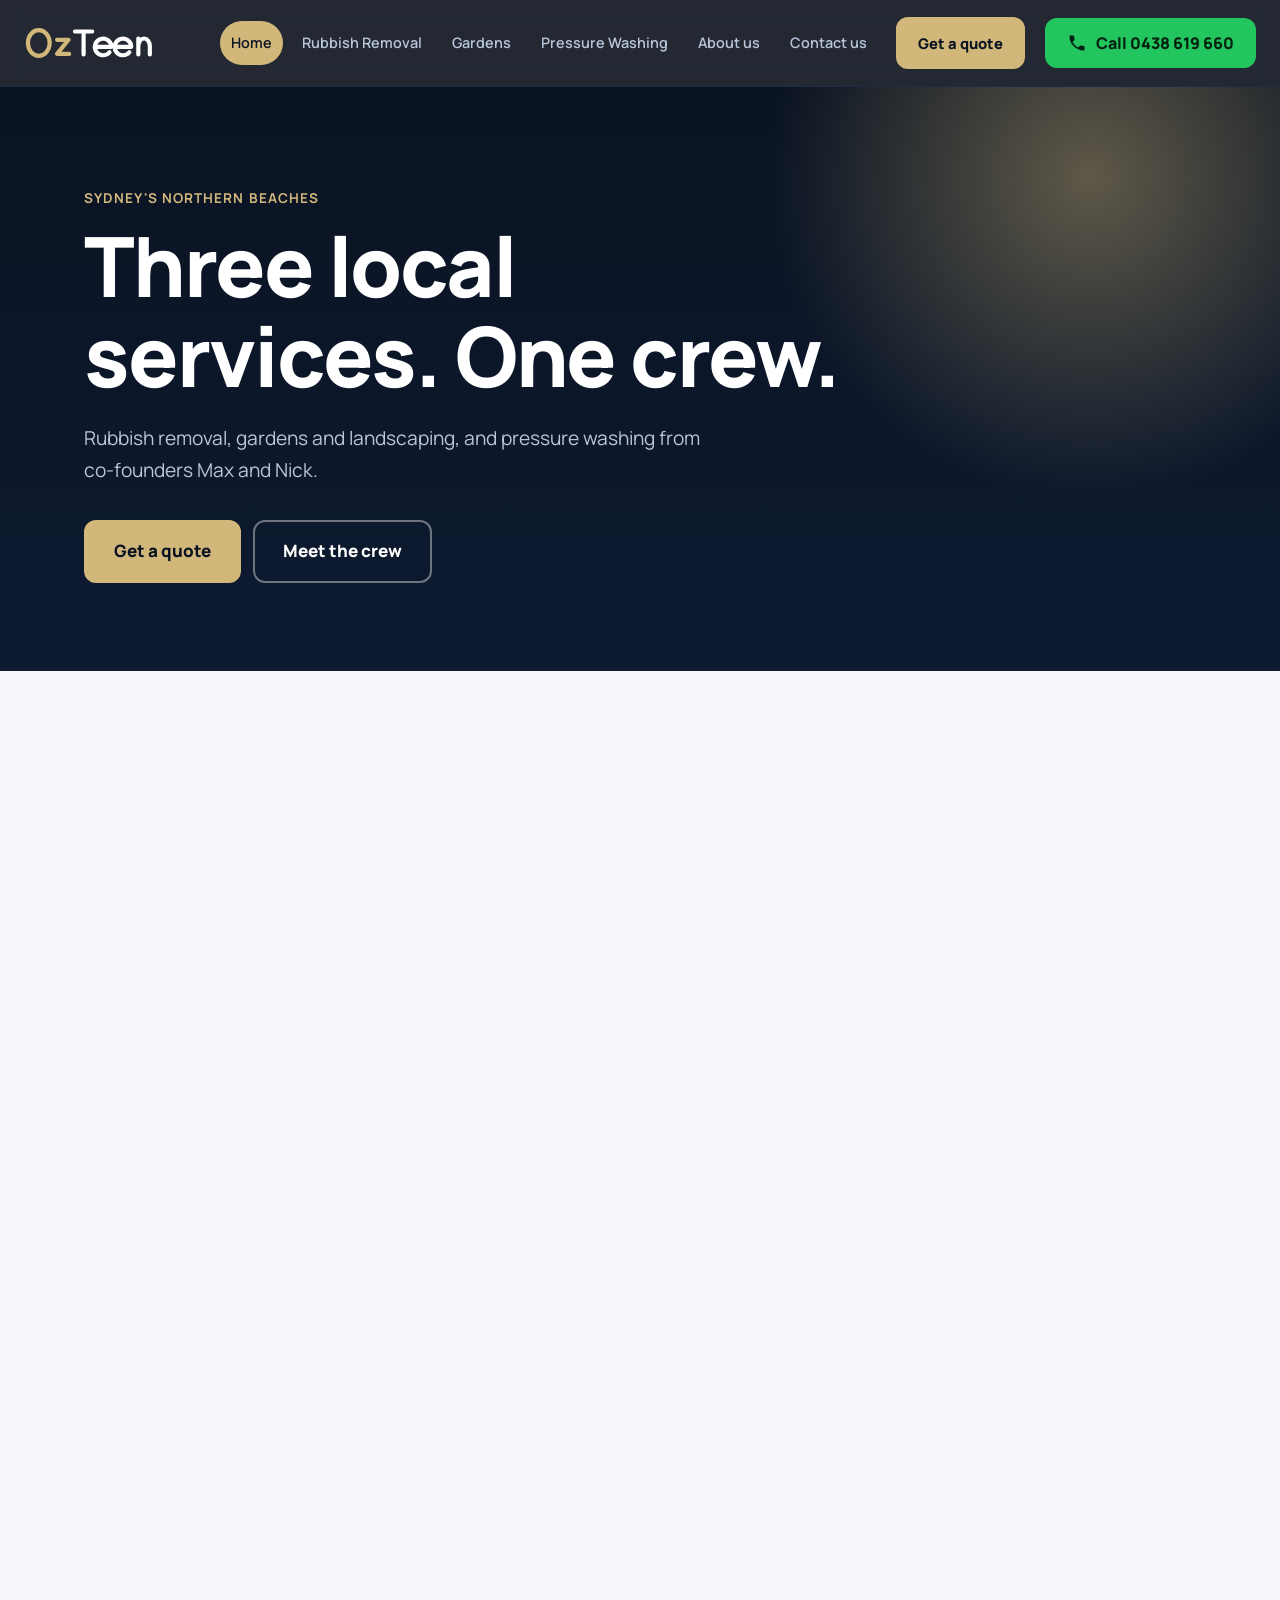
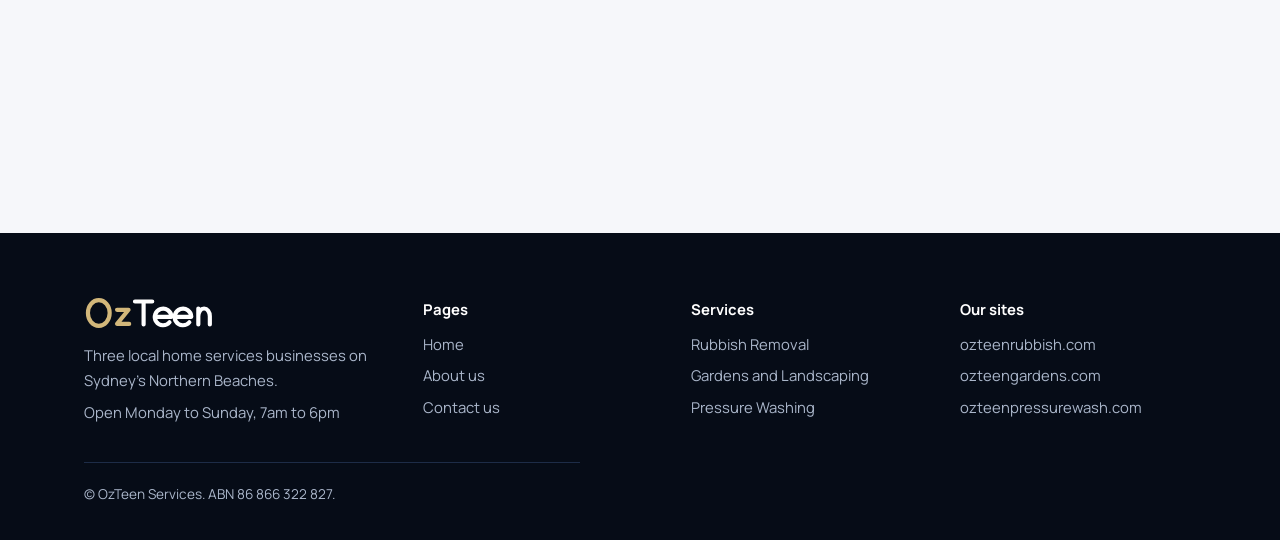
==== index.html @ 6f7901eb "Add files via upload" ====
<!DOCTYPE html>
<html lang="en-AU">
<head>
<meta charset="utf-8">
<meta name="viewport" content="width=device-width, initial-scale=1, viewport-fit=cover">
<title>OzTeen Services | Rubbish Removal, Gardens and Pressure Washing, Northern Beaches</title>
<meta name="description" content="OzTeen Services is a group of local home services businesses on Sydney's Northern Beaches: rubbish removal, gardens and landscaping, and pressure washing. Same-day quotes.">
<link rel="canonical" href="https://ozteenservices.com/">
<meta property="og:type" content="website">
<meta property="og:site_name" content="OzTeen Services">
<meta property="og:title" content="OzTeen Services | Rubbish Removal, Gardens and Pressure Washing, Northern Beaches">
<meta property="og:description" content="OzTeen Services is a group of local home services businesses on Sydney's Northern Beaches: rubbish removal, gardens and landscaping, and pressure washing. Same-day quotes.">
<meta property="og:url" content="https://ozteenservices.com/">
<link rel="icon" href="favicon.svg" type="image/svg+xml">
<link rel="preconnect" href="https://fonts.googleapis.com">
<link rel="preconnect" href="https://fonts.gstatic.com" crossorigin>
<link href="https://fonts.googleapis.com/css2?family=Manrope:wght@400;600;700;800&display=swap" rel="stylesheet">
<link rel="stylesheet" href="style.css">
<noscript><style>.rv{opacity:1;transform:none}</style></noscript>
<script type="application/ld+json">{"@context":"https://schema.org","@graph":[{"@type":"WebSite","name":"OzTeen Services","url":"https://ozteenservices.com/"},{"@type":"Organization","name":"OzTeen Services","url":"https://ozteenservices.com/","areaServed":"Northern Beaches, Sydney","sameAs":["https://ozteenrubbish.com","https://ozteengardens.com","https://ozteenpressurewash.com"]}]}</script>
</head>
<body>
<svg width="0" height="0" style="position:absolute" aria-hidden="true"><symbol id="lg" viewBox="0 0 410 100"><g fill="none" stroke-width="13" stroke-linecap="round" stroke-linejoin="round"><g stroke="#D2B77A"><ellipse cx="45" cy="50" rx="34" ry="40"/><path d="M102 40H138L102 84H140"/></g><g stroke="#fff"><path d="M158 14H212M185 14V86"/><path d="M220 62H272A26 26 0 1 0 266 79"/><path d="M282 62H334A26 26 0 1 0 328 79"/><path d="M356 36V86M356 60A18 24 0 0 1 392 60V86"/></g></g></symbol></svg>
<header><div class="w bar">
<a href="index.html" aria-label="OzTeen Services home"><svg class="logo" role="img" aria-label="OzTeen"><use href="#lg"/></svg></a>
<button class="menu" aria-label="Open menu" aria-expanded="false"></button>
<nav id="nav" aria-label="Main"><a href="index.html" class="on" aria-current="page">Home</a><a href="rubbish-removal.html">Rubbish Removal</a><a href="gardens-landscaping.html">Gardens</a><a href="pressure-washing.html">Pressure Washing</a><a href="about.html">About us</a><a href="contact.html">Contact us</a><a class="btn" href="contact.html">Get a quote</a></nav>
<a class="callbtn" href="tel:0438619660" aria-label="Call OzTeen on 0438 619 660"><svg viewBox="0 0 24 24" width="20" height="20" aria-hidden="true"><path fill="currentColor" d="M6.6 10.8a15.1 15.1 0 0 0 6.6 6.6l2.2-2.2a1 1 0 0 1 1-.25 11.4 11.4 0 0 0 3.6.57 1 1 0 0 1 1 1V20a1 1 0 0 1-1 1A17 17 0 0 1 3 4a1 1 0 0 1 1-1h3.5a1 1 0 0 1 1 1c0 1.25.2 2.45.57 3.6a1 1 0 0 1-.25 1z"/></svg><span class="ct-full">Call 0438 619 660</span><span class="ct-short">Call now</span></a>
</div></header>
<main id="main">
<section class="hero"><div class="w"><span class="kick" style="color:#d2b77a">Sydney's Northern Beaches</span><h1>Three local services. One crew.</h1><p class="l">Rubbish removal, gardens and landscaping, and pressure washing from co-founders Max and Nick.</p><div class="acts"><a class="btn" href="contact.html">Get a quote</a><a class="btn g" href="about.html">Meet the crew</a></div></div></section>
<section class="sec rv"><div class="w"><span class="kick">Before and after</span><h2>Real jobs, real results</h2><p class="mute" style="margin-bottom:32px">A look at recent work across all three services. Tap a heading to see more of that service.</p><div class="g3"><div style="--c:var(--c1)"><a class="gh" href="rubbish-removal.html">Rubbish Removal</a><div class="pr"><p class="pt">Garage clear-out</p><div class="pair"><figure><div class="ph"><img src="Before%20Garage%20copy.jpeg" alt="Before: Garage clear-out" loading="lazy" onerror="this.remove()"></div><figcaption>Before</figcaption></figure><figure class="a"><div class="ph"><img src="After%20Garage%20copy.jpeg" alt="After: Garage clear-out" loading="lazy" onerror="this.remove()"></div><figcaption>After</figcaption></figure></div></div><div class="pr"><p class="pt">Green waste clear-out</p><div class="pair"><figure><div class="ph"><img src="Before%20Garden%20copy.jpeg" alt="Before: Green waste clear-out" loading="lazy" onerror="this.remove()"></div><figcaption>Before</figcaption></figure><figure class="a"><div class="ph"><img src="After%20Garden%20copy.jpeg" alt="After: Green waste clear-out" loading="lazy" onerror="this.remove()"></div><figcaption>After</figcaption></figure></div></div></div><div style="--c:var(--c2)"><a class="gh" href="gardens-landscaping.html">Gardens and Landscaping</a><div class="pr"><p class="pt">Backyard landscaping</p><div class="pair"><figure><div class="ph"><img src="Landscaping%20Backyard%202%20Before%20copy.png" alt="Before: Backyard landscaping" loading="lazy" onerror="this.remove()"></div><figcaption>Before</figcaption></figure><figure class="a"><div class="ph"><img src="Landscaping%20Backyard%202%20After%20copy.png" alt="After: Backyard landscaping" loading="lazy" onerror="this.remove()"></div><figcaption>After</figcaption></figure></div></div><div class="pr"><p class="pt">Nature strip</p><div class="pair"><figure><div class="ph"><img src="Landscaping%20Nature%20Strip%20Before%20copy.png" alt="Before: Nature strip" loading="lazy" onerror="this.remove()"></div><figcaption>Before</figcaption></figure><figure class="a"><div class="ph"><img src="Landscaping%20Nature%20Strip%20After%20copy.jpg" alt="After: Nature strip" loading="lazy" onerror="this.remove()"></div><figcaption>After</figcaption></figure></div></div></div><div style="--c:var(--c3)"><a class="gh" href="pressure-washing.html">Pressure Washing</a><div class="pr"><p class="pt">Roof wash</p><div class="pair"><figure><div class="ph"><img src="Roof%20Before%20copy.png" alt="Before: Roof wash" loading="lazy" onerror="this.remove()"></div><figcaption>Before</figcaption></figure><figure class="a"><div class="ph"><img src="Roof%20After%20copy.png" alt="After: Roof wash" loading="lazy" onerror="this.remove()"></div><figcaption>After</figcaption></figure></div></div><div class="pr"><p class="pt">Paving wash</p><div class="pair"><figure><div class="ph"><img src="Pressure%20Before%202%20copy.png" alt="Before: Paving wash" loading="lazy" onerror="this.remove()"></div><figcaption>Before</figcaption></figure><figure class="a"><div class="ph"><img src="Pressure%20After%202%20copy.png" alt="After: Paving wash" loading="lazy" onerror="this.remove()"></div><figcaption>After</figcaption></figure></div></div></div></div></div></section>
<section class="sec rv" style="padding-top:0"><div class="w"><span class="kick">How we do it</span><h2>From first message to a clean finish</h2><div class="steps s4" style="--c:var(--gold)"><div class="st"><b>1</b><h3>Tell us the job</h3><p class="mute">Pick your service and fill in a quick form.</p></div><div class="st"><b>2</b><h3>Get a same-day quote</h3><p class="mute">Flat, upfront pricing with no booking fee.</p></div><div class="st"><b>3</b><h3>We do the job</h3><p class="mute">Book a time that suits, with next-day rubbish removal available.</p></div><div class="st"><b>4</b><h3>Left clean</h3><p class="mute">Final price confirmed on site, and the area tidied before we go.</p></div></div><div class="more m3" style="margin-top:36px"><a href="rubbish-removal.html" style="--c:var(--c1)">How Rubbish Removal works<small>OzTeen Rubbish Removals</small></a><a href="gardens-landscaping.html" style="--c:var(--c2)">How Gardens and Landscaping works<small>OzTeen Gardens</small></a><a href="pressure-washing.html" style="--c:var(--c3)">How Pressure Washing works<small>OzTeen Pressure Washing</small></a></div></div></section>
<section class="sec rv" style="padding-top:0"><div class="w"><div class="band"><span class="kick">Our story</span><h2>Started with a ute.</h2><p>Co-founders Max and Nick have worked together in rubbish removal and landscaping since they were 16. OzTeen grew from Airtasker jobs and a ute into three local businesses.</p><div class="acts" style="margin-top:24px"><a class="btn" href="about.html">Read our story</a></div></div></div></section>
<section class="sec rv" style="padding-top:0"><div class="w"><span class="kick">Google reviews</span><h2>What customers say</h2><div class="rg"><blockquote><div class="stars">&#9733;&#9733;&#9733;&#9733;&#9733;</div><p>Great price, the boys were excellent in taking a large and heavy amount of my rubbish away. Quick and reliable, and they even grabbed a little extra at no extra fee.</p><cite>Lisa, 5 stars on Google</cite></blockquote><blockquote><div class="stars">&#9733;&#9733;&#9733;&#9733;&#9733;</div><p>A whole garage worth of rubbish from renovations. Professional, efficient and cleaned up. Absolutely recommend.</p><cite>Jason, Dee Why</cite></blockquote><blockquote><div class="stars">&#9733;&#9733;&#9733;&#9733;&#9733;</div><p>Very professional, great price and efficient work.</p><cite>Julia, Mosman</cite></blockquote><blockquote><div class="stars">&#9733;&#9733;&#9733;&#9733;&#9733;</div><p>Great price.</p><cite>Matthew, Frenchs Forest</cite></blockquote></div><p style="margin-top:22px"><a class="lk" style="color:var(--fg)" href="https://ozteenrubbish.com">See more reviews at ozteenrubbish.com</a></p></div></section>
<section class="sec rv" style="padding-top:0"><div class="w"><div class="band" style="text-align:center"><h2>Got a job?</h2><p style="margin:0 auto 24px">Choose your service and we will send a same-day quote.</p><div class="acts" style="justify-content:center"><a class="btn" href="contact.html">Get a quote</a><a class="btn g" href="rubbish-removal.html">Rubbish Removal</a><a class="btn g" href="gardens-landscaping.html">Gardens</a><a class="btn g" href="pressure-washing.html">Pressure Washing</a></div></div></div></section>
</main>
<footer><div class="w"><div class="fg">
<div><svg class="logo"><use href="#lg"/></svg><p style="margin-top:14px">Three local home services businesses on Sydney's Northern Beaches.</p><p style="margin-top:8px">Open Monday to Sunday, 7am to 6pm</p></div>
<div><h4>Pages</h4><ul><li><a href="index.html">Home</a></li><li><a href="about.html">About us</a></li><li><a href="contact.html">Contact us</a></li></ul></div>
<div><h4>Services</h4><ul><li><a href="rubbish-removal.html">Rubbish Removal</a></li><li><a href="gardens-landscaping.html">Gardens and Landscaping</a></li><li><a href="pressure-washing.html">Pressure Washing</a></li></ul></div>
<div><h4>Our sites</h4><ul><li><a href="https://ozteenrubbish.com">ozteenrubbish.com</a></li><li><a href="https://ozteengardens.com">ozteengardens.com</a></li><li><a href="https://ozteenpressurewash.com">ozteenpressurewash.com</a></li></ul></div>
</div><p class="leg">&copy; <span id="yr"></span> OzTeen Services. ABN 86 866 322 827.</p></div></footer>
<script src="script.js"></script>
</body>
</html>
---- style.css ----
:root{--bg:#f6f7fa;--fg:#0f1e33;--card:#fff;--mute:#51607a;--line:#dde3ea;--gold:#d2b77a;--c1:#2a63c7;--c2:#1f8a4c;--c3:#1a7f9a;box-sizing:border-box;padding-top:env(safe-area-inset-top,0px);padding-bottom:env(safe-area-inset-bottom,0px)}
@media(prefers-color-scheme:dark){:root:not([data-theme="light"]){--bg:#0a1322;--fg:#eef2f8;--card:#121f36;--mute:#9fb0c9;--line:#22324f;--c1:#5b9bff;--c2:#3ecf7a;--c3:#29c4e0}}
:root[data-theme="dark"]{--bg:#0a1322;--fg:#eef2f8;--card:#121f36;--mute:#9fb0c9;--line:#22324f;--c1:#5b9bff;--c2:#3ecf7a;--c3:#29c4e0}
*{box-sizing:border-box;margin:0;padding:0}
html{scroll-behavior:smooth;scroll-padding-top:90px}
body{font-family:Manrope,system-ui,sans-serif;background:var(--bg);color:var(--fg);line-height:1.65;font-size:17px}
a{color:inherit}
:focus-visible{outline:3px solid var(--gold);outline-offset:3px}
.w{max-width:1160px;margin:0 auto;padding:0 24px}
h1,h2,h3{line-height:1.08;letter-spacing:-.025em;font-weight:800}
h1{font-size:clamp(2.6rem,7vw,5.2rem)}
h2{font-size:clamp(1.9rem,4vw,2.8rem);margin-bottom:14px}
p{max-width:62ch}
.sec{padding:84px 0}
.mute{color:var(--mute)}
.kick{display:inline-block;font-weight:700;font-size:.85rem;letter-spacing:.08em;text-transform:uppercase;color:var(--c,var(--gold));margin-bottom:12px}
header{position:sticky;top:env(safe-area-inset-top,0px);z-index:30;background:rgba(6,12,23,.88);backdrop-filter:blur(12px);-webkit-backdrop-filter:blur(12px);border-bottom:1px solid #1d2c47}
.bar{display:flex;align-items:center;justify-content:space-between;height:86px;gap:32px}
.band{background:linear-gradient(135deg,#0a1322,#14233c);color:#fff;border-radius:28px;padding:56px;position:relative;overflow:hidden}
.band p{color:#b9c6da}
.logo{width:132px;height:32px;display:block;flex-shrink:0}
nav{display:flex;gap:8px;align-items:center;margin-left:auto}
nav a{text-decoration:none;color:#b9c6da;font-weight:600;font-size:.92rem;padding:10px 16px;border-radius:99px;white-space:nowrap}
nav a:hover{color:#fff}
nav a.on{color:#0a1322;background:var(--gold)}
nav a.btn{color:#0a1322;padding:12px 24px;border-radius:12px;margin-left:18px;font-size:.92rem}
nav a.btn:hover{color:#0a1322}
.menu{display:none;margin-left:auto;width:48px;height:48px;border:1px solid #2a3c57;border-radius:12px;background:linear-gradient(#fff,#fff) center 16px/22px 2px no-repeat,linear-gradient(#fff,#fff) center 23px/22px 2px no-repeat,linear-gradient(#fff,#fff) center 30px/22px 2px no-repeat;cursor:pointer}
.menu[aria-expanded=true]{background-color:#14233c}
.btn{display:inline-block;background:var(--gold);color:#0a1322;font-weight:800;text-decoration:none;padding:15px 28px;border-radius:12px;border:2px solid var(--gold);cursor:pointer;font:inherit;font-weight:800;transition:transform .15s,box-shadow .15s}
.btn:hover{transform:translateY(-2px);box-shadow:0 10px 24px rgba(210,183,122,.3)}
.btn.g{background:transparent;color:#fff;border-color:rgba(255,255,255,.4)}
.btn.g:hover{border-color:#fff;box-shadow:none}
.hero{position:relative;overflow:hidden;color:#fff;background:linear-gradient(180deg,#0a1322,#0d1a30);padding:96px 0 88px}
.hero::before{content:"";position:absolute;width:700px;height:700px;right:-160px;top:-260px;border-radius:50%;background:radial-gradient(circle,color-mix(in srgb,var(--c,#d2b77a) 42%,transparent),transparent 65%);animation:fl 9s ease-in-out infinite alternate}
@keyframes fl{to{transform:translate(-60px,50px)}}
.hero .w{position:relative}
.hero h1{max-width:14ch}
.hero p.l{font-size:1.2rem;color:#b9c6da;margin:22px 0 34px;max-width:52ch}
.acts{display:flex;gap:12px;flex-wrap:wrap}
.g3{display:grid;grid-template-columns:repeat(3,1fr);gap:22px}
.g2{display:grid;grid-template-columns:1fr 1fr;gap:48px;align-items:start}
.card{background:var(--card);border:1px solid var(--line);border-radius:20px;padding:30px;transition:transform .2s,border-color .2s;position:relative;overflow:hidden}
.card:hover{transform:translateY(-6px);border-color:var(--c,var(--gold))}
.card::before{content:"";position:absolute;left:0;top:0;right:0;height:5px;background:var(--c,var(--gold))}
.card h3{font-size:1.6rem;margin-bottom:8px}
.card p{color:var(--mute);margin-bottom:16px}
.tag{display:flex;flex-wrap:wrap;gap:6px;margin-bottom:20px}
.tag span{font-size:.8rem;font-weight:700;border:1px solid var(--line);border-radius:99px;padding:3px 11px;color:var(--mute)}
.lk{display:block;font-weight:800;text-decoration:none;color:var(--c);margin-top:6px}
.lk:hover{text-decoration:underline}
.ext{font-size:.85rem;font-weight:600;color:var(--mute)}
.pick{background:var(--card);border:1px solid var(--line);border-radius:24px;padding:36px}
.chips{display:flex;flex-wrap:wrap;gap:10px;margin:18px 0}
.chips button,.tabs button{font:inherit;font-weight:700;font-size:.92rem;background:transparent;color:var(--fg);border:1.5px solid var(--line);border-radius:99px;padding:9px 18px;cursor:pointer;transition:all .15s}
.chips button:hover,.tabs button:hover{border-color:var(--c,var(--gold))}
.tabs button[aria-selected=true],.chips button.s{background:var(--c,var(--gold));border-color:var(--c,var(--gold));color:#0a1322}
.res{border-left:5px solid var(--c,var(--gold));padding:14px 20px;background:var(--bg);border-radius:0 14px 14px 0;min-height:76px;margin-top:8px}
.tabs{display:flex;flex-wrap:wrap;gap:10px;margin-bottom:20px}
.steps{display:grid;grid-template-columns:repeat(3,1fr);gap:22px}
.st{border-top:3px solid var(--c);padding-top:16px}
.st b{display:block;font-size:2.4rem;color:var(--c);line-height:1;margin-bottom:8px}
.st h3{font-size:1.2rem;margin-bottom:4px}
.svs{display:grid;grid-template-columns:repeat(3,1fr);gap:18px}
.sv{background:var(--card);border:1px solid var(--line);border-top:4px solid var(--c);border-radius:18px;padding:24px;transition:transform .2s,box-shadow .2s}
.sv:hover{transform:translateY(-5px);box-shadow:0 14px 30px rgba(0,0,0,.14)}
.sv h3{font-size:1.2rem;margin-bottom:6px}
.sv p{color:var(--mute);font-size:.98rem}
.pair{display:grid;grid-template-columns:1fr 1fr;gap:18px}
.pair figure .ph{aspect-ratio:4/3;border-radius:18px;background:linear-gradient(135deg,#5a4a36,#2f2a24)}
.pair figure.a .ph{background:linear-gradient(135deg,var(--c),#0a1322)}
.pair figcaption{font-weight:800;margin-top:10px}
.steps.s4{grid-template-columns:repeat(4,1fr)}
.more.m3{grid-template-columns:repeat(3,1fr)}
.rg{display:grid;grid-template-columns:repeat(2,1fr);gap:20px}
.stars{color:var(--gold);letter-spacing:3px;font-size:1.05rem;margin-bottom:8px}
.gh{display:block;font-weight:800;font-size:1.25rem;text-decoration:none;border-top:4px solid var(--c);padding-top:12px;margin-bottom:16px;color:var(--fg)}
.gh:hover{color:var(--c)}
.pt{font-weight:700;font-size:.9rem;margin:0 0 8px;color:var(--mute)}
.pr{margin-bottom:22px}
.pr .pair{gap:10px}
.pr .pair figcaption{font-size:.8rem;margin-top:6px}
.pr .pair figure .ph{border-radius:12px}
.cap{font-size:.85rem;color:var(--mute);margin-top:10px}
details{background:var(--card);border:1px solid var(--line);border-radius:14px;margin-bottom:10px;padding:0 22px}
summary{cursor:pointer;font-weight:700;padding:18px 0;list-style:none;display:flex;justify-content:space-between;gap:12px}
summary::after{content:"+";font-size:1.4rem;line-height:1;color:var(--c,var(--gold))}
details[open] summary::after{content:"\2212"}
details p{color:var(--mute);padding-bottom:18px}
form{background:var(--card);border:1px solid var(--line);border-radius:22px;padding:28px}
.f{margin-bottom:16px;border:0}
.f label,.f legend{display:block;font-weight:700;font-size:.9rem;margin-bottom:6px}
.f input[type=text],.f input[type=email],.f input[type=tel],.f textarea{width:100%;font:inherit;padding:12px 14px;border:1px solid var(--line);border-radius:12px;background:var(--bg);color:var(--fg)}
.f textarea{min-height:96px;resize:vertical}
.f input:focus,.f textarea:focus{outline:3px solid var(--c,var(--gold));outline-offset:1px}
.r2{display:grid;grid-template-columns:1fr 1fr;gap:14px}
.o{display:flex;flex-wrap:wrap;gap:8px}
.o label{display:inline-flex;gap:7px;align-items:center;border:1.5px solid var(--line);border-radius:99px;padding:7px 15px;font-weight:600;font-size:.9rem;cursor:pointer;margin:0}
.o input{accent-color:var(--c,var(--gold))}
.o label:has(input:checked){border-color:var(--c,var(--gold));background:var(--bg)}
.sub{width:100%;background:var(--c,var(--gold));color:#0a1322;border:0;font:inherit;font-weight:800;padding:15px;border-radius:12px;cursor:pointer}
.msg{margin-top:12px;font-weight:700;min-height:1.3em}
.tl{list-style:none;border-left:3px solid var(--gold);margin-left:8px}
.tl li{position:relative;padding:0 0 30px 30px}
.tl li::before{content:"";position:absolute;left:-10px;top:7px;width:17px;height:17px;border-radius:50%;background:var(--bg);border:4px solid var(--gold)}
.tl b{display:block;font-size:1.15rem}
.tm{display:grid;grid-template-columns:1fr 1fr;gap:22px;max-width:820px}
.pic{aspect-ratio:4/3;border-radius:14px;margin-bottom:16px;background:linear-gradient(150deg,#1f3560,#0a1322);display:grid;place-items:center;font-size:4rem;font-weight:800;color:var(--gold)}
.role{color:var(--gold);font-weight:800;font-size:.9rem}
blockquote{background:var(--card);border:1px solid var(--line);border-radius:18px;padding:26px}
blockquote p{font-size:1.05rem}
blockquote cite{display:block;margin-top:12px;font-style:normal;font-weight:700;color:var(--mute);font-size:.88rem}
.more{display:grid;grid-template-columns:1fr 1fr;gap:16px}
.more a{display:block;text-decoration:none;border:1px solid var(--line);background:var(--card);border-radius:16px;padding:22px;border-left:5px solid var(--c);font-weight:800;transition:transform .15s}
.more a:hover{transform:translateX(6px)}
.more small{display:block;font-weight:500;color:var(--mute)}
footer{background:#060c17;color:#aab6ca;padding:64px 0 34px;font-size:.93rem}
.fg{display:grid;grid-template-columns:1.3fr repeat(3,1fr);gap:32px}
footer h4{color:#fff;margin-bottom:10px}
footer li{list-style:none;margin-bottom:7px}
footer a{color:#aab6ca;text-decoration:none}
footer a:hover{color:var(--gold)}
.leg{margin-top:36px;padding-top:20px;border-top:1px solid #1d2c47;font-size:.85rem}
.rv{opacity:0;transform:translateY(20px);transition:opacity .6s,transform .6s}
.rv.in{opacity:1;transform:none}
@media(max-width:900px){
 .g3,.g2,.steps,.fg,.tm,.more,.svs,.pair{grid-template-columns:1fr}.steps.s4,.more.m3,.rg{grid-template-columns:1fr}.pr .pair{grid-template-columns:1fr 1fr}
 .g2{gap:32px}.sec{padding:58px 0}.band{padding:32px}
 .menu{display:block}
 nav{display:none;position:absolute;top:86px;left:0;right:0;flex-direction:column;align-items:stretch;gap:4px;background:#060c17;padding:16px 24px 24px;border-bottom:1px solid #1d2c47;margin-left:0}
 nav a{padding:14px 16px;font-size:1rem}
 nav a.btn{margin:12px 0 0;text-align:center}
 .bar{gap:16px}
 nav.open{display:flex}
 .r2{grid-template-columns:1fr}
}
@media(prefers-reduced-motion:reduce){*{animation:none!important;transition:none!important}html{scroll-behavior:auto}.rv{opacity:1;transform:none}}
.ph{position:relative;overflow:hidden}
.ph img,.pic img{position:absolute;inset:0;width:100%;height:100%;object-fit:cover}
.pic{position:relative;overflow:hidden}
.cform[hidden]{display:none}
.gal{display:grid;grid-template-columns:repeat(2,1fr);gap:32px}
.pr2 .pt{font-weight:800;margin-bottom:10px;font-size:1.05rem;color:var(--fg)}
.photos{display:grid;grid-template-columns:repeat(3,1fr);gap:18px}
.photos figure .ph{aspect-ratio:4/3;border-radius:16px;background:linear-gradient(135deg,var(--c),#0a1322)}
.photos figcaption{font-size:.85rem;color:var(--mute);margin-top:8px}
.ph1{position:relative;overflow:hidden;aspect-ratio:4/3;border-radius:12px;background:linear-gradient(135deg,var(--c),#0a1322)}
.ph1 img{position:absolute;inset:0;width:100%;height:100%;object-fit:cover}
@media(max-width:900px){.gal,.photos{grid-template-columns:1fr}}

.bar{max-width:1360px}
.callbtn{display:inline-flex;align-items:center;gap:9px;background:#22c55e;color:#04210f;font-weight:800;font-size:1rem;text-decoration:none;padding:12px 22px;border-radius:12px;white-space:nowrap;flex-shrink:0;box-shadow:0 0 0 0 rgba(34,197,94,.55);animation:ring 2.4s ease-out infinite;transition:transform .15s,background .15s}
.callbtn:hover{background:#4ade80;transform:translateY(-2px)}
.callbtn .ct-short{display:none}
@keyframes ring{0%{box-shadow:0 0 0 0 rgba(34,197,94,.55)}70%,100%{box-shadow:0 0 0 14px rgba(34,197,94,0)}}
@media(min-width:1181px){nav a{padding:10px 11px;font-size:.9rem}nav a.btn{padding:12px 20px;margin-left:10px}.bar{gap:20px}}
@media(max-width:1180px){
 .menu{display:block;order:3;margin-left:0}
 .callbtn{order:2;margin-left:auto}
 nav{display:none;position:absolute;top:86px;left:0;right:0;flex-direction:column;align-items:stretch;gap:4px;background:#060c17;padding:16px 24px 24px;border-bottom:1px solid #1d2c47;margin-left:0}
 nav.open{display:flex}
 nav a{padding:14px 16px;font-size:1rem}
 nav a.btn{margin:12px 0 0;text-align:center}
 .bar{gap:12px}
}
@media(max-width:560px){
 .callbtn .ct-full{display:none}.callbtn .ct-short{display:inline}
 .callbtn{padding:11px 16px}.logo{width:108px;height:26px}.bar{gap:8px}
}
@media(prefers-reduced-motion:reduce){.callbtn{animation:none}}
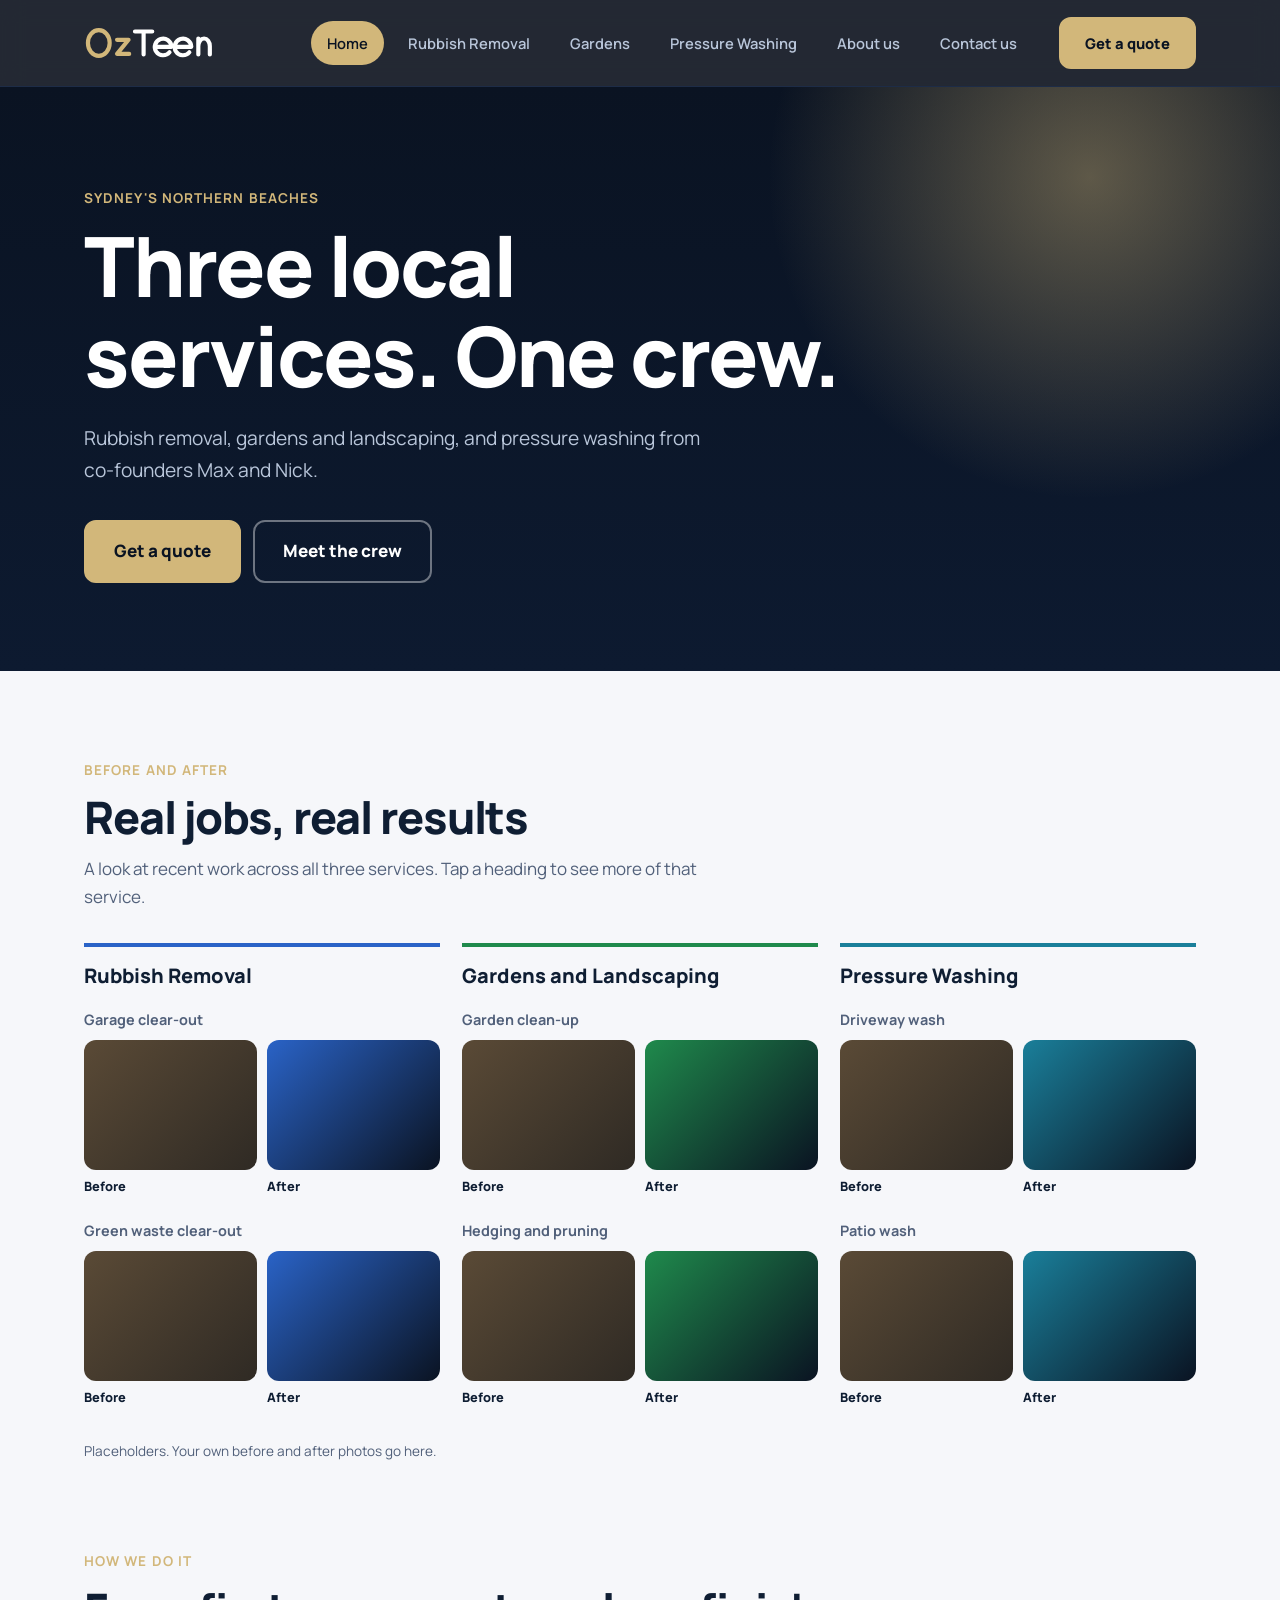
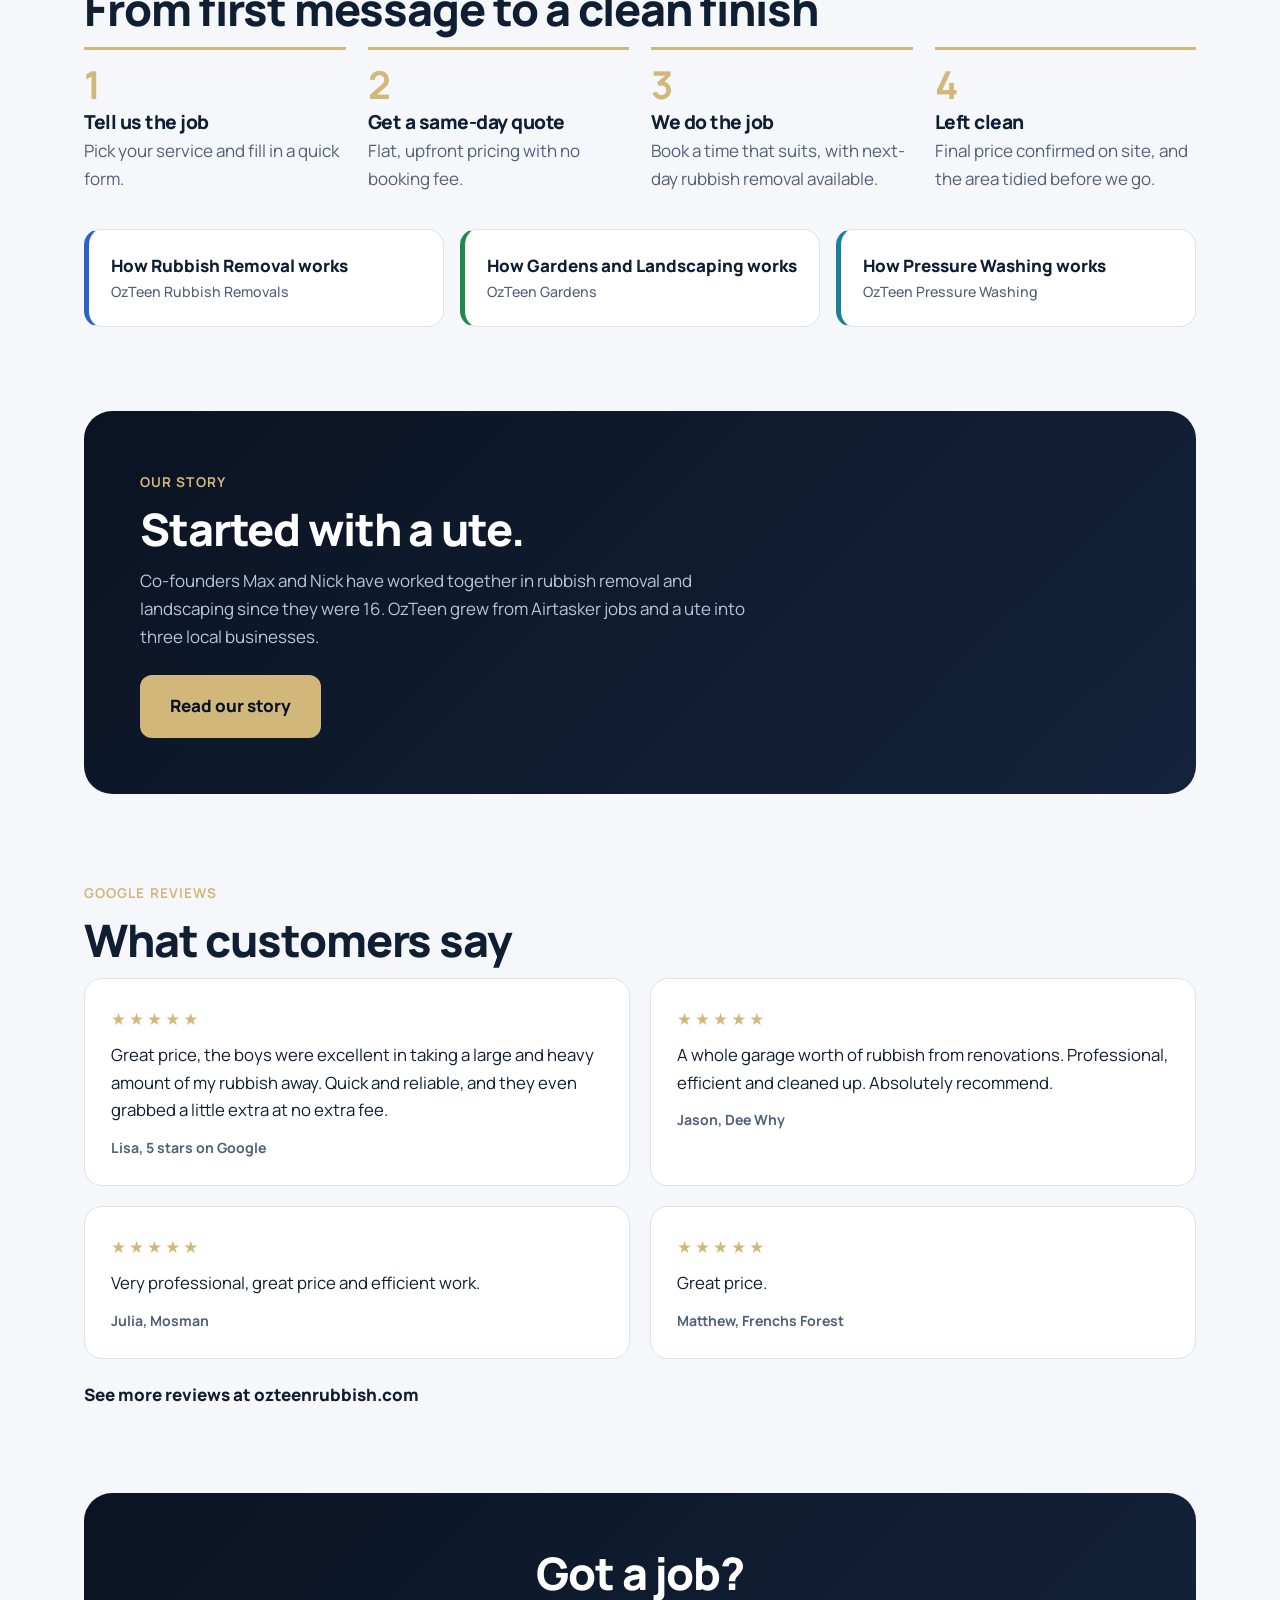
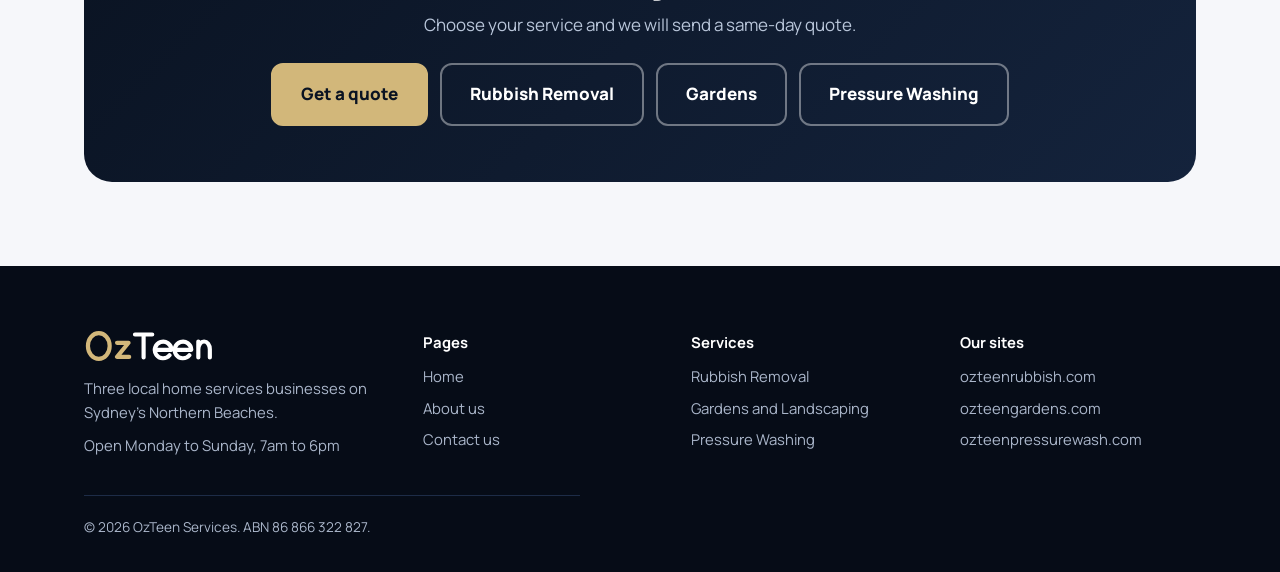
==== commit 87e9b2e8: "Update print statement from 'Hello' to 'Goodbye'" ====
--- a/index.html
+++ b/index.html
@@ -3,44 +3,236 @@
 <head>
 <meta charset="utf-8">
 <meta name="viewport" content="width=device-width, initial-scale=1, viewport-fit=cover">
-<title>OzTeen Services | Rubbish Removal, Gardens and Pressure Washing, Northern Beaches</title>
-<meta name="description" content="OzTeen Services is a group of local home services businesses on Sydney's Northern Beaches: rubbish removal, gardens and landscaping, and pressure washing. Same-day quotes.">
-<link rel="canonical" href="https://ozteenservices.com/">
-<meta property="og:type" content="website">
-<meta property="og:site_name" content="OzTeen Services">
-<meta property="og:title" content="OzTeen Services | Rubbish Removal, Gardens and Pressure Washing, Northern Beaches">
-<meta property="og:description" content="OzTeen Services is a group of local home services businesses on Sydney's Northern Beaches: rubbish removal, gardens and landscaping, and pressure washing. Same-day quotes.">
-<meta property="og:url" content="https://ozteenservices.com/">
-<link rel="icon" href="favicon.svg" type="image/svg+xml">
-<link rel="preconnect" href="https://fonts.googleapis.com">
-<link rel="preconnect" href="https://fonts.gstatic.com" crossorigin>
+<title>OzTeen Services</title>
+<link rel="icon" href="favicon.ico" sizes="any">
+<link rel="icon" href="favicon-32.png" type="image/png" sizes="32x32">
+<link rel="apple-touch-icon" href="apple-touch-icon.png">
+<meta name="theme-color" content="#0B0B0B">
 <link href="https://fonts.googleapis.com/css2?family=Manrope:wght@400;600;700;800&display=swap" rel="stylesheet">
-<link rel="stylesheet" href="style.css">
-<noscript><style>.rv{opacity:1;transform:none}</style></noscript>
-<script type="application/ld+json">{"@context":"https://schema.org","@graph":[{"@type":"WebSite","name":"OzTeen Services","url":"https://ozteenservices.com/"},{"@type":"Organization","name":"OzTeen Services","url":"https://ozteenservices.com/","areaServed":"Northern Beaches, Sydney","sameAs":["https://ozteenrubbish.com","https://ozteengardens.com","https://ozteenpressurewash.com"]}]}</script>
+<style>
+:root{--bg:#f6f7fa;--fg:#0f1e33;--card:#fff;--mute:#51607a;--line:#dde3ea;--gold:#d2b77a;--c1:#2a63c7;--c2:#1f8a4c;--c3:#1a7f9a;box-sizing:border-box;padding-top:env(safe-area-inset-top,0px);padding-bottom:env(safe-area-inset-bottom,0px)}
+@media(prefers-color-scheme:dark){:root:not([data-theme="light"]){--bg:#0a1322;--fg:#eef2f8;--card:#121f36;--mute:#9fb0c9;--line:#22324f;--c1:#5b9bff;--c2:#3ecf7a;--c3:#29c4e0}}
+:root[data-theme="dark"]{--bg:#0a1322;--fg:#eef2f8;--card:#121f36;--mute:#9fb0c9;--line:#22324f;--c1:#5b9bff;--c2:#3ecf7a;--c3:#29c4e0}
+*{box-sizing:border-box;margin:0;padding:0}
+html{scroll-behavior:smooth;scroll-padding-top:90px}
+body{font-family:Manrope,system-ui,sans-serif;background:var(--bg);color:var(--fg);line-height:1.65;font-size:17px}
+a{color:inherit}
+:focus-visible{outline:3px solid var(--gold);outline-offset:3px}
+.w{max-width:1160px;margin:0 auto;padding:0 24px}
+h1,h2,h3{line-height:1.08;letter-spacing:-.025em;font-weight:800}
+h1{font-size:clamp(2.6rem,7vw,5.2rem)}
+h2{font-size:clamp(1.9rem,4vw,2.8rem);margin-bottom:14px}
+p{max-width:62ch}
+.sec{padding:84px 0}
+.mute{color:var(--mute)}
+.kick{display:inline-block;font-weight:700;font-size:.85rem;letter-spacing:.08em;text-transform:uppercase;color:var(--c,var(--gold));margin-bottom:12px}
+header{position:sticky;top:env(safe-area-inset-top,0px);z-index:30;background:rgba(6,12,23,.88);backdrop-filter:blur(12px);-webkit-backdrop-filter:blur(12px);border-bottom:1px solid #1d2c47}
+.bar{display:flex;align-items:center;justify-content:space-between;height:86px;gap:32px}
+.band{background:linear-gradient(135deg,#0a1322,#14233c);color:#fff;border-radius:28px;padding:56px;position:relative;overflow:hidden}
+.band p{color:#b9c6da}
+.logo{width:132px;height:32px;display:block;flex-shrink:0}
+nav{display:flex;gap:8px;align-items:center;margin-left:auto}
+nav a{text-decoration:none;color:#b9c6da;font-weight:600;font-size:.92rem;padding:10px 16px;border-radius:99px;white-space:nowrap}
+nav a:hover{color:#fff}
+nav a.on{color:#0a1322;background:var(--gold)}
+nav a.btn{color:#0a1322;padding:12px 24px;border-radius:12px;margin-left:18px;font-size:.92rem}
+nav a.btn:hover{color:#0a1322}
+.menu{display:none;margin-left:auto;width:48px;height:48px;border:1px solid #2a3c57;border-radius:12px;background:linear-gradient(#fff,#fff) center 16px/22px 2px no-repeat,linear-gradient(#fff,#fff) center 23px/22px 2px no-repeat,linear-gradient(#fff,#fff) center 30px/22px 2px no-repeat;cursor:pointer}
+.menu[aria-expanded=true]{background-color:#14233c}
+.btn{display:inline-block;background:var(--gold);color:#0a1322;font-weight:800;text-decoration:none;padding:15px 28px;border-radius:12px;border:2px solid var(--gold);cursor:pointer;font:inherit;font-weight:800;transition:transform .15s,box-shadow .15s}
+.btn:hover{transform:translateY(-2px);box-shadow:0 10px 24px rgba(210,183,122,.3)}
+.btn.g{background:transparent;color:#fff;border-color:rgba(255,255,255,.4)}
+.btn.g:hover{border-color:#fff;box-shadow:none}
+.hero{position:relative;overflow:hidden;color:#fff;background:linear-gradient(180deg,#0a1322,#0d1a30);padding:96px 0 88px}
+.hero::before{content:"";position:absolute;width:700px;height:700px;right:-160px;top:-260px;border-radius:50%;background:radial-gradient(circle,color-mix(in srgb,var(--c,#d2b77a) 42%,transparent),transparent 65%);animation:fl 9s ease-in-out infinite alternate}
+@keyframes fl{to{transform:translate(-60px,50px)}}
+.hero .w{position:relative}
+.hero h1{max-width:14ch}
+.hero p.l{font-size:1.2rem;color:#b9c6da;margin:22px 0 34px;max-width:52ch}
+.acts{display:flex;gap:12px;flex-wrap:wrap}
+.g3{display:grid;grid-template-columns:repeat(3,1fr);gap:22px}
+.g2{display:grid;grid-template-columns:1fr 1fr;gap:48px;align-items:start}
+.card{background:var(--card);border:1px solid var(--line);border-radius:20px;padding:30px;transition:transform .2s,border-color .2s;position:relative;overflow:hidden}
+.card:hover{transform:translateY(-6px);border-color:var(--c,var(--gold))}
+.card::before{content:"";position:absolute;left:0;top:0;right:0;height:5px;background:var(--c,var(--gold))}
+.card h3{font-size:1.6rem;margin-bottom:8px}
+.card p{color:var(--mute);margin-bottom:16px}
+.tag{display:flex;flex-wrap:wrap;gap:6px;margin-bottom:20px}
+.tag span{font-size:.8rem;font-weight:700;border:1px solid var(--line);border-radius:99px;padding:3px 11px;color:var(--mute)}
+.lk{display:block;font-weight:800;text-decoration:none;color:var(--c);margin-top:6px}
+.lk:hover{text-decoration:underline}
+.ext{font-size:.85rem;font-weight:600;color:var(--mute)}
+.pick{background:var(--card);border:1px solid var(--line);border-radius:24px;padding:36px}
+.chips{display:flex;flex-wrap:wrap;gap:10px;margin:18px 0}
+.chips button,.tabs button{font:inherit;font-weight:700;font-size:.92rem;background:transparent;color:var(--fg);border:1.5px solid var(--line);border-radius:99px;padding:9px 18px;cursor:pointer;transition:all .15s}
+.chips button:hover,.tabs button:hover{border-color:var(--c,var(--gold))}
+.tabs button[aria-selected=true],.chips button.s{background:var(--c,var(--gold));border-color:var(--c,var(--gold));color:#0a1322}
+.res{border-left:5px solid var(--c,var(--gold));padding:14px 20px;background:var(--bg);border-radius:0 14px 14px 0;min-height:76px;margin-top:8px}
+.tabs{display:flex;flex-wrap:wrap;gap:10px;margin-bottom:20px}
+.steps{display:grid;grid-template-columns:repeat(3,1fr);gap:22px}
+.st{border-top:3px solid var(--c);padding-top:16px}
+.st b{display:block;font-size:2.4rem;color:var(--c);line-height:1;margin-bottom:8px}
+.st h3{font-size:1.2rem;margin-bottom:4px}
+.svs{display:grid;grid-template-columns:repeat(3,1fr);gap:18px}
+.sv{background:var(--card);border:1px solid var(--line);border-top:4px solid var(--c);border-radius:18px;padding:24px;transition:transform .2s,box-shadow .2s}
+.sv:hover{transform:translateY(-5px);box-shadow:0 14px 30px rgba(0,0,0,.14)}
+.sv h3{font-size:1.2rem;margin-bottom:6px}
+.sv p{color:var(--mute);font-size:.98rem}
+.pair{display:grid;grid-template-columns:1fr 1fr;gap:18px}
+.pair figure .ph{aspect-ratio:4/3;border-radius:18px;background:linear-gradient(135deg,#5a4a36,#2f2a24)}
+.pair figure.a .ph{background:linear-gradient(135deg,var(--c),#0a1322)}
+.pair figcaption{font-weight:800;margin-top:10px}
+.steps.s4{grid-template-columns:repeat(4,1fr)}
+.more.m3{grid-template-columns:repeat(3,1fr)}
+.rg{display:grid;grid-template-columns:repeat(2,1fr);gap:20px}
+.stars{color:var(--gold);letter-spacing:3px;font-size:1.05rem;margin-bottom:8px}
+.gh{display:block;font-weight:800;font-size:1.25rem;text-decoration:none;border-top:4px solid var(--c);padding-top:12px;margin-bottom:16px;color:var(--fg)}
+.gh:hover{color:var(--c)}
+.pt{font-weight:700;font-size:.9rem;margin:0 0 8px;color:var(--mute)}
+.pr{margin-bottom:22px}
+.pr .pair{gap:10px}
+.pr .pair figcaption{font-size:.8rem;margin-top:6px}
+.pr .pair figure .ph{border-radius:12px}
+.cap{font-size:.85rem;color:var(--mute);margin-top:10px}
+details{background:var(--card);border:1px solid var(--line);border-radius:14px;margin-bottom:10px;padding:0 22px}
+summary{cursor:pointer;font-weight:700;padding:18px 0;list-style:none;display:flex;justify-content:space-between;gap:12px}
+summary::after{content:"+";font-size:1.4rem;line-height:1;color:var(--c,var(--gold))}
+details[open] summary::after{content:"\2212"}
+details p{color:var(--mute);padding-bottom:18px}
+form{background:var(--card);border:1px solid var(--line);border-radius:22px;padding:28px}
+.f{margin-bottom:16px;border:0}
+.f label,.f legend{display:block;font-weight:700;font-size:.9rem;margin-bottom:6px}
+.f input[type=text],.f input[type=email],.f input[type=tel],.f textarea{width:100%;font:inherit;padding:12px 14px;border:1px solid var(--line);border-radius:12px;background:var(--bg);color:var(--fg)}
+.f textarea{min-height:96px;resize:vertical}
+.f input:focus,.f textarea:focus{outline:3px solid var(--c,var(--gold));outline-offset:1px}
+.r2{display:grid;grid-template-columns:1fr 1fr;gap:14px}
+.o{display:flex;flex-wrap:wrap;gap:8px}
+.o label{display:inline-flex;gap:7px;align-items:center;border:1.5px solid var(--line);border-radius:99px;padding:7px 15px;font-weight:600;font-size:.9rem;cursor:pointer;margin:0}
+.o input{accent-color:var(--c,var(--gold))}
+.o label:has(input:checked){border-color:var(--c,var(--gold));background:var(--bg)}
+.sub{width:100%;background:var(--c,var(--gold));color:#0a1322;border:0;font:inherit;font-weight:800;padding:15px;border-radius:12px;cursor:pointer}
+.msg{margin-top:12px;font-weight:700;min-height:1.3em}
+.tl{list-style:none;border-left:3px solid var(--gold);margin-left:8px}
+.tl li{position:relative;padding:0 0 30px 30px}
+.tl li::before{content:"";position:absolute;left:-10px;top:7px;width:17px;height:17px;border-radius:50%;background:var(--bg);border:4px solid var(--gold)}
+.tl b{display:block;font-size:1.15rem}
+.tm{display:grid;grid-template-columns:1fr 1fr;gap:22px;max-width:820px}
+.pic{aspect-ratio:4/3;border-radius:14px;margin-bottom:16px;background:linear-gradient(150deg,#1f3560,#0a1322);display:grid;place-items:center;font-size:4rem;font-weight:800;color:var(--gold)}
+.role{color:var(--gold);font-weight:800;font-size:.9rem}
+blockquote{background:var(--card);border:1px solid var(--line);border-radius:18px;padding:26px}
+blockquote p{font-size:1.05rem}
+blockquote cite{display:block;margin-top:12px;font-style:normal;font-weight:700;color:var(--mute);font-size:.88rem}
+.more{display:grid;grid-template-columns:1fr 1fr;gap:16px}
+.more a{display:block;text-decoration:none;border:1px solid var(--line);background:var(--card);border-radius:16px;padding:22px;border-left:5px solid var(--c);font-weight:800;transition:transform .15s}
+.more a:hover{transform:translateX(6px)}
+.more small{display:block;font-weight:500;color:var(--mute)}
+footer{background:#060c17;color:#aab6ca;padding:64px 0 34px;font-size:.93rem}
+.fg{display:grid;grid-template-columns:1.3fr repeat(3,1fr);gap:32px}
+footer h4{color:#fff;margin-bottom:10px}
+footer li{list-style:none;margin-bottom:7px}
+footer a{color:#aab6ca;text-decoration:none}
+footer a:hover{color:var(--gold)}
+.leg{margin-top:36px;padding-top:20px;border-top:1px solid #1d2c47;font-size:.85rem}
+.rv{opacity:0;transform:translateY(20px);transition:opacity .6s,transform .6s}
+.rv.in{opacity:1;transform:none}
+@media(max-width:900px){
+ .g3,.g2,.steps,.fg,.tm,.more,.svs,.pair{grid-template-columns:1fr}.steps.s4,.more.m3,.rg{grid-template-columns:1fr}.pr .pair{grid-template-columns:1fr 1fr}
+ .g2{gap:32px}.sec{padding:58px 0}.band{padding:32px}
+ .menu{display:block}
+ nav{display:none;position:absolute;top:86px;left:0;right:0;flex-direction:column;align-items:stretch;gap:4px;background:#060c17;padding:16px 24px 24px;border-bottom:1px solid #1d2c47;margin-left:0}
+ nav a{padding:14px 16px;font-size:1rem}
+ nav a.btn{margin:12px 0 0;text-align:center}
+ .bar{gap:16px}
+ nav.open{display:flex}
+ .r2{grid-template-columns:1fr}
+}
+@media(prefers-reduced-motion:reduce){*{animation:none!important;transition:none!important}html{scroll-behavior:auto}.rv{opacity:1;transform:none}}
+</style>
 </head>
 <body>
 <svg width="0" height="0" style="position:absolute" aria-hidden="true"><symbol id="lg" viewBox="0 0 410 100"><g fill="none" stroke-width="13" stroke-linecap="round" stroke-linejoin="round"><g stroke="#D2B77A"><ellipse cx="45" cy="50" rx="34" ry="40"/><path d="M102 40H138L102 84H140"/></g><g stroke="#fff"><path d="M158 14H212M185 14V86"/><path d="M220 62H272A26 26 0 1 0 266 79"/><path d="M282 62H334A26 26 0 1 0 328 79"/><path d="M356 36V86M356 60A18 24 0 0 1 392 60V86"/></g></g></symbol></svg>
 <header><div class="w bar">
-<a href="index.html" aria-label="OzTeen Services home"><svg class="logo" role="img" aria-label="OzTeen"><use href="#lg"/></svg></a>
+<a href="#/" aria-label="OzTeen Services home"><svg class="logo" role="img" aria-label="OzTeen"><use href="#lg"/></svg></a>
 <button class="menu" aria-label="Open menu" aria-expanded="false"></button>
-<nav id="nav" aria-label="Main"><a href="index.html" class="on" aria-current="page">Home</a><a href="rubbish-removal.html">Rubbish Removal</a><a href="gardens-landscaping.html">Gardens</a><a href="pressure-washing.html">Pressure Washing</a><a href="about.html">About us</a><a href="contact.html">Contact us</a><a class="btn" href="contact.html">Get a quote</a></nav>
-<a class="callbtn" href="tel:0438619660" aria-label="Call OzTeen on 0438 619 660"><svg viewBox="0 0 24 24" width="20" height="20" aria-hidden="true"><path fill="currentColor" d="M6.6 10.8a15.1 15.1 0 0 0 6.6 6.6l2.2-2.2a1 1 0 0 1 1-.25 11.4 11.4 0 0 0 3.6.57 1 1 0 0 1 1 1V20a1 1 0 0 1-1 1A17 17 0 0 1 3 4a1 1 0 0 1 1-1h3.5a1 1 0 0 1 1 1c0 1.25.2 2.45.57 3.6a1 1 0 0 1-.25 1z"/></svg><span class="ct-full">Call 0438 619 660</span><span class="ct-short">Call now</span></a>
+<nav id="nav" aria-label="Main"></nav>
 </div></header>
-<main id="main">
-<section class="hero"><div class="w"><span class="kick" style="color:#d2b77a">Sydney's Northern Beaches</span><h1>Three local services. One crew.</h1><p class="l">Rubbish removal, gardens and landscaping, and pressure washing from co-founders Max and Nick.</p><div class="acts"><a class="btn" href="contact.html">Get a quote</a><a class="btn g" href="about.html">Meet the crew</a></div></div></section>
-<section class="sec rv"><div class="w"><span class="kick">Before and after</span><h2>Real jobs, real results</h2><p class="mute" style="margin-bottom:32px">A look at recent work across all three services. Tap a heading to see more of that service.</p><div class="g3"><div style="--c:var(--c1)"><a class="gh" href="rubbish-removal.html">Rubbish Removal</a><div class="pr"><p class="pt">Garage clear-out</p><div class="pair"><figure><div class="ph"><img src="Before%20Garage%20copy.jpeg" alt="Before: Garage clear-out" loading="lazy" onerror="this.remove()"></div><figcaption>Before</figcaption></figure><figure class="a"><div class="ph"><img src="After%20Garage%20copy.jpeg" alt="After: Garage clear-out" loading="lazy" onerror="this.remove()"></div><figcaption>After</figcaption></figure></div></div><div class="pr"><p class="pt">Green waste clear-out</p><div class="pair"><figure><div class="ph"><img src="Before%20Garden%20copy.jpeg" alt="Before: Green waste clear-out" loading="lazy" onerror="this.remove()"></div><figcaption>Before</figcaption></figure><figure class="a"><div class="ph"><img src="After%20Garden%20copy.jpeg" alt="After: Green waste clear-out" loading="lazy" onerror="this.remove()"></div><figcaption>After</figcaption></figure></div></div></div><div style="--c:var(--c2)"><a class="gh" href="gardens-landscaping.html">Gardens and Landscaping</a><div class="pr"><p class="pt">Backyard landscaping</p><div class="pair"><figure><div class="ph"><img src="Landscaping%20Backyard%202%20Before%20copy.png" alt="Before: Backyard landscaping" loading="lazy" onerror="this.remove()"></div><figcaption>Before</figcaption></figure><figure class="a"><div class="ph"><img src="Landscaping%20Backyard%202%20After%20copy.png" alt="After: Backyard landscaping" loading="lazy" onerror="this.remove()"></div><figcaption>After</figcaption></figure></div></div><div class="pr"><p class="pt">Nature strip</p><div class="pair"><figure><div class="ph"><img src="Landscaping%20Nature%20Strip%20Before%20copy.png" alt="Before: Nature strip" loading="lazy" onerror="this.remove()"></div><figcaption>Before</figcaption></figure><figure class="a"><div class="ph"><img src="Landscaping%20Nature%20Strip%20After%20copy.jpg" alt="After: Nature strip" loading="lazy" onerror="this.remove()"></div><figcaption>After</figcaption></figure></div></div></div><div style="--c:var(--c3)"><a class="gh" href="pressure-washing.html">Pressure Washing</a><div class="pr"><p class="pt">Roof wash</p><div class="pair"><figure><div class="ph"><img src="Roof%20Before%20copy.png" alt="Before: Roof wash" loading="lazy" onerror="this.remove()"></div><figcaption>Before</figcaption></figure><figure class="a"><div class="ph"><img src="Roof%20After%20copy.png" alt="After: Roof wash" loading="lazy" onerror="this.remove()"></div><figcaption>After</figcaption></figure></div></div><div class="pr"><p class="pt">Paving wash</p><div class="pair"><figure><div class="ph"><img src="Pressure%20Before%202%20copy.png" alt="Before: Paving wash" loading="lazy" onerror="this.remove()"></div><figcaption>Before</figcaption></figure><figure class="a"><div class="ph"><img src="Pressure%20After%202%20copy.png" alt="After: Paving wash" loading="lazy" onerror="this.remove()"></div><figcaption>After</figcaption></figure></div></div></div></div></div></section>
-<section class="sec rv" style="padding-top:0"><div class="w"><span class="kick">How we do it</span><h2>From first message to a clean finish</h2><div class="steps s4" style="--c:var(--gold)"><div class="st"><b>1</b><h3>Tell us the job</h3><p class="mute">Pick your service and fill in a quick form.</p></div><div class="st"><b>2</b><h3>Get a same-day quote</h3><p class="mute">Flat, upfront pricing with no booking fee.</p></div><div class="st"><b>3</b><h3>We do the job</h3><p class="mute">Book a time that suits, with next-day rubbish removal available.</p></div><div class="st"><b>4</b><h3>Left clean</h3><p class="mute">Final price confirmed on site, and the area tidied before we go.</p></div></div><div class="more m3" style="margin-top:36px"><a href="rubbish-removal.html" style="--c:var(--c1)">How Rubbish Removal works<small>OzTeen Rubbish Removals</small></a><a href="gardens-landscaping.html" style="--c:var(--c2)">How Gardens and Landscaping works<small>OzTeen Gardens</small></a><a href="pressure-washing.html" style="--c:var(--c3)">How Pressure Washing works<small>OzTeen Pressure Washing</small></a></div></div></section>
-<section class="sec rv" style="padding-top:0"><div class="w"><div class="band"><span class="kick">Our story</span><h2>Started with a ute.</h2><p>Co-founders Max and Nick have worked together in rubbish removal and landscaping since they were 16. OzTeen grew from Airtasker jobs and a ute into three local businesses.</p><div class="acts" style="margin-top:24px"><a class="btn" href="about.html">Read our story</a></div></div></div></section>
-<section class="sec rv" style="padding-top:0"><div class="w"><span class="kick">Google reviews</span><h2>What customers say</h2><div class="rg"><blockquote><div class="stars">&#9733;&#9733;&#9733;&#9733;&#9733;</div><p>Great price, the boys were excellent in taking a large and heavy amount of my rubbish away. Quick and reliable, and they even grabbed a little extra at no extra fee.</p><cite>Lisa, 5 stars on Google</cite></blockquote><blockquote><div class="stars">&#9733;&#9733;&#9733;&#9733;&#9733;</div><p>A whole garage worth of rubbish from renovations. Professional, efficient and cleaned up. Absolutely recommend.</p><cite>Jason, Dee Why</cite></blockquote><blockquote><div class="stars">&#9733;&#9733;&#9733;&#9733;&#9733;</div><p>Very professional, great price and efficient work.</p><cite>Julia, Mosman</cite></blockquote><blockquote><div class="stars">&#9733;&#9733;&#9733;&#9733;&#9733;</div><p>Great price.</p><cite>Matthew, Frenchs Forest</cite></blockquote></div><p style="margin-top:22px"><a class="lk" style="color:var(--fg)" href="https://ozteenrubbish.com">See more reviews at ozteenrubbish.com</a></p></div></section>
-<section class="sec rv" style="padding-top:0"><div class="w"><div class="band" style="text-align:center"><h2>Got a job?</h2><p style="margin:0 auto 24px">Choose your service and we will send a same-day quote.</p><div class="acts" style="justify-content:center"><a class="btn" href="contact.html">Get a quote</a><a class="btn g" href="rubbish-removal.html">Rubbish Removal</a><a class="btn g" href="gardens-landscaping.html">Gardens</a><a class="btn g" href="pressure-washing.html">Pressure Washing</a></div></div></div></section>
-</main>
+<main id="main"></main>
 <footer><div class="w"><div class="fg">
 <div><svg class="logo"><use href="#lg"/></svg><p style="margin-top:14px">Three local home services businesses on Sydney's Northern Beaches.</p><p style="margin-top:8px">Open Monday to Sunday, 7am to 6pm</p></div>
-<div><h4>Pages</h4><ul><li><a href="index.html">Home</a></li><li><a href="about.html">About us</a></li><li><a href="contact.html">Contact us</a></li></ul></div>
-<div><h4>Services</h4><ul><li><a href="rubbish-removal.html">Rubbish Removal</a></li><li><a href="gardens-landscaping.html">Gardens and Landscaping</a></li><li><a href="pressure-washing.html">Pressure Washing</a></li></ul></div>
+<div><h4>Pages</h4><ul><li><a href="#/">Home</a></li><li><a href="#/about">About us</a></li><li><a href="#/contact">Contact us</a></li></ul></div>
+<div><h4>Services</h4><ul><li><a href="#/rubbish">Rubbish Removal</a></li><li><a href="#/gardens">Gardens and Landscaping</a></li><li><a href="#/pressure">Pressure Washing</a></li></ul></div>
 <div><h4>Our sites</h4><ul><li><a href="https://ozteenrubbish.com">ozteenrubbish.com</a></li><li><a href="https://ozteengardens.com">ozteengardens.com</a></li><li><a href="https://ozteenpressurewash.com">ozteenpressurewash.com</a></li></ul></div>
 </div><p class="leg">&copy; <span id="yr"></span> OzTeen Services. ABN 86 866 322 827.</p></div></footer>
-<script src="script.js"></script>
+<script>
+const KEY='461f0ba0-441f-448d-a5b8-a2887b7c7203',EP='https://api.web3forms.com/submit';
+const $=(s,r=document)=>r.querySelector(s);
+const O=(k,n,a)=>`<div class="o">${a.map(x=>`<label><input type="${k}" name="${n}" value="${x}">${x}</label>`).join('')}</div>`;
+const S={
+rubbish:{p:'rubbish',cv:'--c1',nav:'Rubbish Removal',name:'Rubbish Removal',biz:'OzTeen Rubbish Removals',dom:'ozteenrubbish.com',
+h1:'Rubbish gone. Flat price. Same-day quote.',lead:'Household junk, green waste, mattresses, garage and commercial clear-outs across the Northern Beaches.',
+tabs:[['Household junk','General household clutter cleared from inside or out.'],['Green waste','Garden clippings, branches and green waste taken away.'],['Mattresses','Old mattresses removed so you do not have to move them.'],['Garage clear-outs','Whole garages emptied, from a few items to a full clear-out.'],['Commercial','Clear-outs for businesses and commercial sites.'],['Single items','Just one thing to go? We can take a single item too.']],
+steps:[['Send your details','Tell us what needs to go and where it is.'],['Get a same-day quote','Flat, upfront pricing with no booking fee.'],['We remove it','Book next-day removal. Final price confirmed on site.']],
+ba:['Garage, before','Garage, after'],
+faq:[['Is there a booking fee?','No. Pricing is flat and upfront with no booking fee, and the final price is confirmed on site.'],['How fast can you come?','Quotes are same-day, and removals can be booked for the next day.'],['Where do you work?','Across the Northern Beaches and surrounding suburbs. Ask if you are unsure.']],
+f:[['What needs to go?','checkbox','job',['Household junk','Green waste','Mattress','Garage clear-out','Commercial','Single item']],['When do you need it gone?','radio','timing',['Next day','This week','Flexible']]],ph:'What is being removed, and where is it?'},
+gardens:{p:'gardens',cv:'--c2',nav:'Gardens',name:'Gardens and Landscaping',biz:'OzTeen Gardens',dom:'ozteengardens.com',
+h1:'Gardens that look cared for.',lead:'Maintenance, clean-ups and small landscaping, backed by 8+ years of combined landscaping experience.',
+tabs:[['Lawn mowing','Regular or one-off mowing to keep lawns neat.'],['Hedging and pruning','Hedges and shrubs trimmed back and shaped.'],['Garden clean-ups','Overgrown beds and yards cleared and tidied.'],['Mulching','Fresh mulch spread to finish garden beds.'],['Small landscaping','Small landscaping jobs around the home.'],['One-off tidy-ups','A single visit to get things back in order.']],
+steps:[['Tell us about the garden','Share what you need done and roughly how big it is.'],['Get a same-day quote','We reply with a quote the same day.'],['We get it done','One-off or regular visits, whatever suits.']],
+ba:['Garden, before','Garden, after'],
+faq:[['Do you do regular maintenance?','Yes. We can visit once or on a regular schedule.'],['Do you take on big landscaping projects?','We focus on maintenance and small landscaping jobs.'],['What experience do you have?','8+ years of combined landscaping experience.']],
+f:[['What do you need done?','checkbox','service',['Lawn mowing','Hedging and pruning','Garden clean-up','Small landscaping','Mulching','One-off tidy-up']],['How often?','radio','frequency',['One-off','Regular visits','Not sure yet']]],ph:'Tell us about the garden and the work you have in mind.'},
+pressure:{p:'pressure',cv:'--c3',nav:'Pressure Washing',name:'Pressure Washing',biz:'OzTeen Pressure Washing',dom:'ozteenpressurewash.com',
+h1:'Clean it back to like new.',lead:'Driveways, walkways, patios and outdoor areas pressure washed by the same crew.',
+tabs:[['Driveways','Stained, dirty driveways cleaned back to a fresh finish.'],['Walkways','Paths and walkways washed clean.'],['Patios','Patios and entertaining areas cleaned up.'],['Outdoor areas','Other outdoor areas around the home.']],
+steps:[['Send your details','Tell us what needs washing.'],['Get a same-day quote','We reply with a quote the same day.'],['We wash it','Same crew, same careful approach.']],
+ba:['Driveway, before','Driveway, after'],
+faq:[['What can you wash?','Driveways, walkways, patios and other outdoor areas.'],['How do I get a quote?','Fill in the form on this page and we reply the same day.'],['Is this a separate business?','Yes, OzTeen Pressure Washing is the newest OzTeen business, run by the same crew.']],
+f:[['What needs washing?','checkbox','area',['Driveway','Walkways','Patio','Other outdoor area']]],ph:'Roughly how big is the area, and is anything stained or mouldy?'}
+};
+const form=s=>`<form data-svc="${s.name}"><input type="checkbox" name="botcheck" tabindex="-1" autocomplete="off" aria-hidden="true" style="position:absolute;left:-9999px"><div class="r2"><div class="f"><label>Name</label><input type="text" required></div><div class="f"><label>Phone</label><input type="tel" required></div></div><div class="r2"><div class="f"><label>Email</label><input type="email"></div><div class="f"><label>Suburb</label><input type="text" required></div></div>${s.f.map(x=>`<fieldset class="f"><legend>${x[0]}</legend>${O(x[1],x[2],x[3])}</fieldset>`).join('')}<div class="f"><label>Job details</label><textarea placeholder="${s.ph}"></textarea></div><button class="sub">Request my ${s.name} quote</button><p class="msg" role="status"></p></form>`;
+const svc=s=>`<div style="--c:var(${s.cv})">
+<section class="hero"><div class="w"><span class="kick" style="color:#fff;opacity:.8">${s.biz}</span><h1>${s.h1}</h1><p class="l">${s.lead}</p><div class="acts"><button class="btn" data-sc="q">Get a quote</button><a class="btn g" href="https://${s.dom}">Visit ${s.dom}</a></div></div></section>
+<section class="sec rv"><div class="w"><span class="kick">What we cover</span><h2>Everything we take on</h2><div class="svs">${s.tabs.map(t=>`<div class="sv"><h3>${t[0]}</h3><p>${t[1]}</p></div>`).join('')}</div></div></section>
+<section class="sec rv" style="padding-top:0"><div class="w"><span class="kick">How it works</span><h2>Simple from start to finish</h2><div class="steps">${s.steps.map((t,i)=>`<div class="st"><b>${i+1}</b><h3>${t[0]}</h3><p class="mute">${t[1]}</p></div>`).join('')}</div></div></section>
+<section class="sec rv" style="padding-top:0"><div class="w"><span class="kick">Before and after</span><h2>See the difference</h2><div class="pair"><figure><div class="ph"></div><figcaption>${s.ba[0]}</figcaption></figure><figure class="a"><div class="ph"></div><figcaption>${s.ba[1]}</figcaption></figure></div><p class="cap">Placeholder. Your own before and after photos go here.</p></div></section>
+<section class="sec rv" style="padding-top:0"><div class="w g2"><div><span class="kick">Questions</span><h2>Good to know</h2>${s.faq.map(f=>`<details><summary>${f[0]}</summary><p>${f[1]}</p></details>`).join('')}</div><div id="q"><span class="kick">Get a quote</span><h2>${s.name} quote</h2>${form(s)}</div></div></section>
+<section class="sec rv" style="padding-top:0"><div class="w"><h2>More from OzTeen</h2><div class="more">${Object.values(S).filter(x=>x!==s).map(x=>`<a href="#/${x.p}" style="--c:var(${x.cv})">${x.name}<small>${x.biz}</small></a>`).join('')}</div></div></section></div>`;
+const home=()=>`<section class="hero"><div class="w"><span class="kick" style="color:#d2b77a">Sydney's Northern Beaches</span><h1>Three local services. One crew.</h1><p class="l">Rubbish removal, gardens and landscaping, and pressure washing from co-founders Max and Nick.</p><div class="acts"><a class="btn" href="#/contact">Get a quote</a><a class="btn g" href="#/about">Meet the crew</a></div></div></section>
+<section class="sec rv"><div class="w"><span class="kick">Before and after</span><h2>Real jobs, real results</h2><p class="mute" style="margin-bottom:32px">A look at recent work across all three services. Tap a heading to see more of that service.</p><div class="g3">${[['rubbish',['Garage clear-out','Green waste clear-out']],['gardens',['Garden clean-up','Hedging and pruning']],['pressure',['Driveway wash','Patio wash']]].map(g=>{const s=S[g[0]];return `<div style="--c:var(${s.cv})"><a class="gh" href="#/${s.p}">${s.name}</a>${g[1].map(t=>`<div class="pr"><p class="pt">${t}</p><div class="pair"><figure><div class="ph"></div><figcaption>Before</figcaption></figure><figure class="a"><div class="ph"></div><figcaption>After</figcaption></figure></div></div>`).join('')}</div>`}).join('')}</div><p class="cap">Placeholders. Your own before and after photos go here.</p></div></section>
+<section class="sec rv" style="padding-top:0"><div class="w"><span class="kick">How we do it</span><h2>From first message to a clean finish</h2><div class="steps s4" style="--c:var(--gold)"><div class="st"><b>1</b><h3>Tell us the job</h3><p class="mute">Pick your service and fill in a quick form.</p></div><div class="st"><b>2</b><h3>Get a same-day quote</h3><p class="mute">Flat, upfront pricing with no booking fee.</p></div><div class="st"><b>3</b><h3>We do the job</h3><p class="mute">Book a time that suits, with next-day rubbish removal available.</p></div><div class="st"><b>4</b><h3>Left clean</h3><p class="mute">Final price confirmed on site, and the area tidied before we go.</p></div></div><div class="more m3" style="margin-top:36px">${Object.values(S).map(s=>`<a href="#/${s.p}" style="--c:var(${s.cv})">How ${s.name} works<small>${s.biz}</small></a>`).join('')}</div></div></section>
+<section class="sec rv" style="padding-top:0"><div class="w"><div class="band"><span class="kick">Our story</span><h2>Started with a ute.</h2><p>Co-founders Max and Nick have worked together in rubbish removal and landscaping since they were 16. OzTeen grew from Airtasker jobs and a ute into three local businesses.</p><div class="acts" style="margin-top:24px"><a class="btn" href="#/about">Read our story</a></div></div></div></section>
+<section class="sec rv" style="padding-top:0"><div class="w"><span class="kick">Google reviews</span><h2>What customers say</h2><div class="rg"><blockquote><div class="stars">&#9733;&#9733;&#9733;&#9733;&#9733;</div><p>Great price, the boys were excellent in taking a large and heavy amount of my rubbish away. Quick and reliable, and they even grabbed a little extra at no extra fee.</p><cite>Lisa, 5 stars on Google</cite></blockquote><blockquote><div class="stars">&#9733;&#9733;&#9733;&#9733;&#9733;</div><p>A whole garage worth of rubbish from renovations. Professional, efficient and cleaned up. Absolutely recommend.</p><cite>Jason, Dee Why</cite></blockquote><blockquote><div class="stars">&#9733;&#9733;&#9733;&#9733;&#9733;</div><p>Very professional, great price and efficient work.</p><cite>Julia, Mosman</cite></blockquote><blockquote><div class="stars">&#9733;&#9733;&#9733;&#9733;&#9733;</div><p>Great price.</p><cite>Matthew, Frenchs Forest</cite></blockquote></div><p style="margin-top:22px"><a class="lk" style="color:var(--fg)" href="https://ozteenrubbish.com">See more reviews at ozteenrubbish.com</a></p></div></section>
+<section class="sec rv" style="padding-top:0"><div class="w"><div class="band" style="text-align:center"><h2>Got a job?</h2><p style="margin:0 auto 24px">Choose your service and we will send a same-day quote.</p><div class="acts" style="justify-content:center"><a class="btn" href="#/contact">Get a quote</a><a class="btn g" href="#/rubbish">Rubbish Removal</a><a class="btn g" href="#/gardens">Gardens</a><a class="btn g" href="#/pressure">Pressure Washing</a></div></div></div></section>`;
+const about=()=>`<section class="hero"><div class="w"><span class="kick" style="color:#d2b77a">About us</span><h1>Two mates and a ute.</h1><p class="l">The story behind OzTeen, and the people who show up to every job.</p></div></section>
+<section class="sec rv"><div class="w g2"><div><span class="kick">Our story</span><h2>How OzTeen got here</h2><p class="mute">OzTeen began with rubbish removal and landscaping jobs, and grew into three businesses run by the same crew, serving the Northern Beaches seven days a week.</p></div><ol class="tl"><li><b>Age 16</b><span class="mute">Max and Nick start working together in rubbish removal and landscaping.</span></li><li><b>Airtasker and a ute</b><span class="mute">The jobs keep coming through Airtasker, done from a ute.</span></li><li><b>School to uni</b><span class="mute">The work and the customers grow alongside study.</span></li><li><b>OzTeen Rubbish Removals</b><span class="mute">The most-requested job becomes the first business.</span></li><li><b>Gardens and Pressure Washing</b><span class="mute">Two more services launch under the OzTeen name.</span></li></ol></div></section>
+<section class="sec rv" style="padding-top:0"><div class="w"><span class="kick">Our team</span><h2>The co-founders</h2><div class="tm"><div class="card"><div class="pic">M</div><h3>Max</h3><div class="role">Co-Founder</div><p class="mute" style="margin-top:8px">Has worked alongside Nick in rubbish removal and landscaping since they were both 16.</p></div><div class="card"><div class="pic">N</div><h3>Nick</h3><div class="role">Co-Founder</div><p class="mute" style="margin-top:8px">Has worked alongside Max in rubbish removal and landscaping since they were both 16.</p></div></div></div></section>
+<section class="sec rv" style="padding-top:0"><div class="w"><h2>What we promise</h2><div class="g3"><div class="card"><h3>Same-day quotes</h3><p>Ask in the morning, hear back the same day.</p></div><div class="card"><h3>Flat, upfront pricing</h3><p>No booking fee. Final price confirmed on site.</p></div><div class="card"><h3>Left clean</h3><p>Every job finishes with the area tidied.</p></div></div></div></section>`;
+const contact=()=>`<section class="hero"><div class="w"><span class="kick" style="color:#d2b77a">Contact us</span><h1>Tell us what needs doing.</h1><p class="l">Pick the service, fill in the form and we will send a same-day quote.</p></div></section>
+<section class="sec rv"><div class="w g2"><div><span class="kick">Choose a service</span><h2>Get a quote</h2><div class="tabs" id="ct">${Object.values(S).map((s,i)=>`<button data-cf="${s.p}" style="--c:var(${s.cv})" aria-selected="${i==0}">${s.name}</button>`).join('')}</div><div id="cf" style="--c:var(--c1)">${form(S.rubbish)}</div></div>
+<div><span class="kick">Details</span><h2>Where and when</h2><p class="mute">Open Monday to Sunday, 7am to 6pm.</p><div class="tag" style="margin-top:18px">${['Northern Beaches','Belrose','Frenchs Forest','Dee Why','Mosman','Hornsby','Terrey Hills','St Ives'].map(x=>`<span>${x}</span>`).join('')}</div><p class="mute">Not sure we come to you? Send a quote request and we will confirm the same day.</p><div class="more" style="margin-top:28px;grid-template-columns:1fr">${Object.values(S).map(s=>`<a href="https://${s.dom}" style="--c:var(${s.cv})">${s.biz}<small>${s.dom}</small></a>`).join('')}</div></div></div></section>`;
+const R={'':home,rubbish:()=>svc(S.rubbish),gardens:()=>svc(S.gardens),pressure:()=>svc(S.pressure),about,contact};
+const NV=[['','Home'],['rubbish','Rubbish Removal'],['gardens','Gardens'],['pressure','Pressure Washing'],['about','About us'],['contact','Contact us']];
+const io=new IntersectionObserver(e=>e.forEach(x=>{if(x.isIntersecting){x.target.classList.add('in');io.unobserve(x.target)}}),{threshold:.08});
+function go(){let k=location.hash.replace(/^#\/?/,'');if(!(k in R))k='';$('#main').innerHTML=R[k]();
+$('#nav').innerHTML=NV.map(n=>`<a href="#/${n[0]}" class="${n[0]==k?'on':''}">${n[1]}</a>`).join('')+'<a class="btn" href="#/contact">Get a quote</a>';$('#nav').classList.remove('open');$('.menu').setAttribute('aria-expanded','false');
+document.title=(k?NV.find(n=>n[0]==k)[1]+' | ':'')+'OzTeen Services';scrollTo(0,0);document.querySelectorAll('.rv').forEach(e=>io.observe(e))}
+addEventListener('hashchange',go);go();$('#yr').textContent=new Date().getFullYear();
+document.addEventListener('click',e=>{const t=e.target.closest('button,a');if(!t)return;
+if(t.classList.contains('menu')){const o=$('#nav').classList.toggle('open');t.setAttribute('aria-expanded',o)}
+if(t.dataset.sc)$('#'+t.dataset.sc).scrollIntoView({behavior:'smooth'});
+if(t.dataset.cf){const s=S[t.dataset.cf];t.parentNode.querySelectorAll('button').forEach(b=>b.setAttribute('aria-selected',b==t));$('#cf').style.setProperty('--c','var('+s.cv+')');$('#cf').innerHTML=form(s)}});
+document.addEventListener('submit',async e=>{e.preventDefault();const f=e.target,m=f.querySelector('.msg'),b=f.querySelector('.sub');
+if(f.querySelector('[name=botcheck]').checked)return;
+const d=new FormData();d.append('access_key',KEY);d.append('from_name','OzTeen Services website');d.append('subject','New quote request: '+f.dataset.svc);d.append('Service',f.dataset.svc);
+f.querySelectorAll('.f').forEach(g=>{const lg=g.querySelector('legend');
+if(lg){const v=[...g.querySelectorAll('input:checked')].map(i=>i.value);if(v.length)d.append(lg.textContent,v.join(', '))}
+else{const i=g.querySelector('input,textarea');if(i&&i.value)d.append(g.querySelector('label').textContent,i.value)}});
+b.disabled=true;m.textContent='Sending...';
+try{const r=await fetch(EP,{method:'POST',body:d,headers:{Accept:'application/json'}});const j=await r.json();
+if(r.ok&&j.success){f.reset();m.textContent='Thanks! We will send your same-day quote soon.'}else{m.textContent='Something went wrong. Please try again.'}}
+catch(x){m.textContent='Could not send. Please try again.'}
+b.disabled=false});
+</script>
 </body>
 </html>
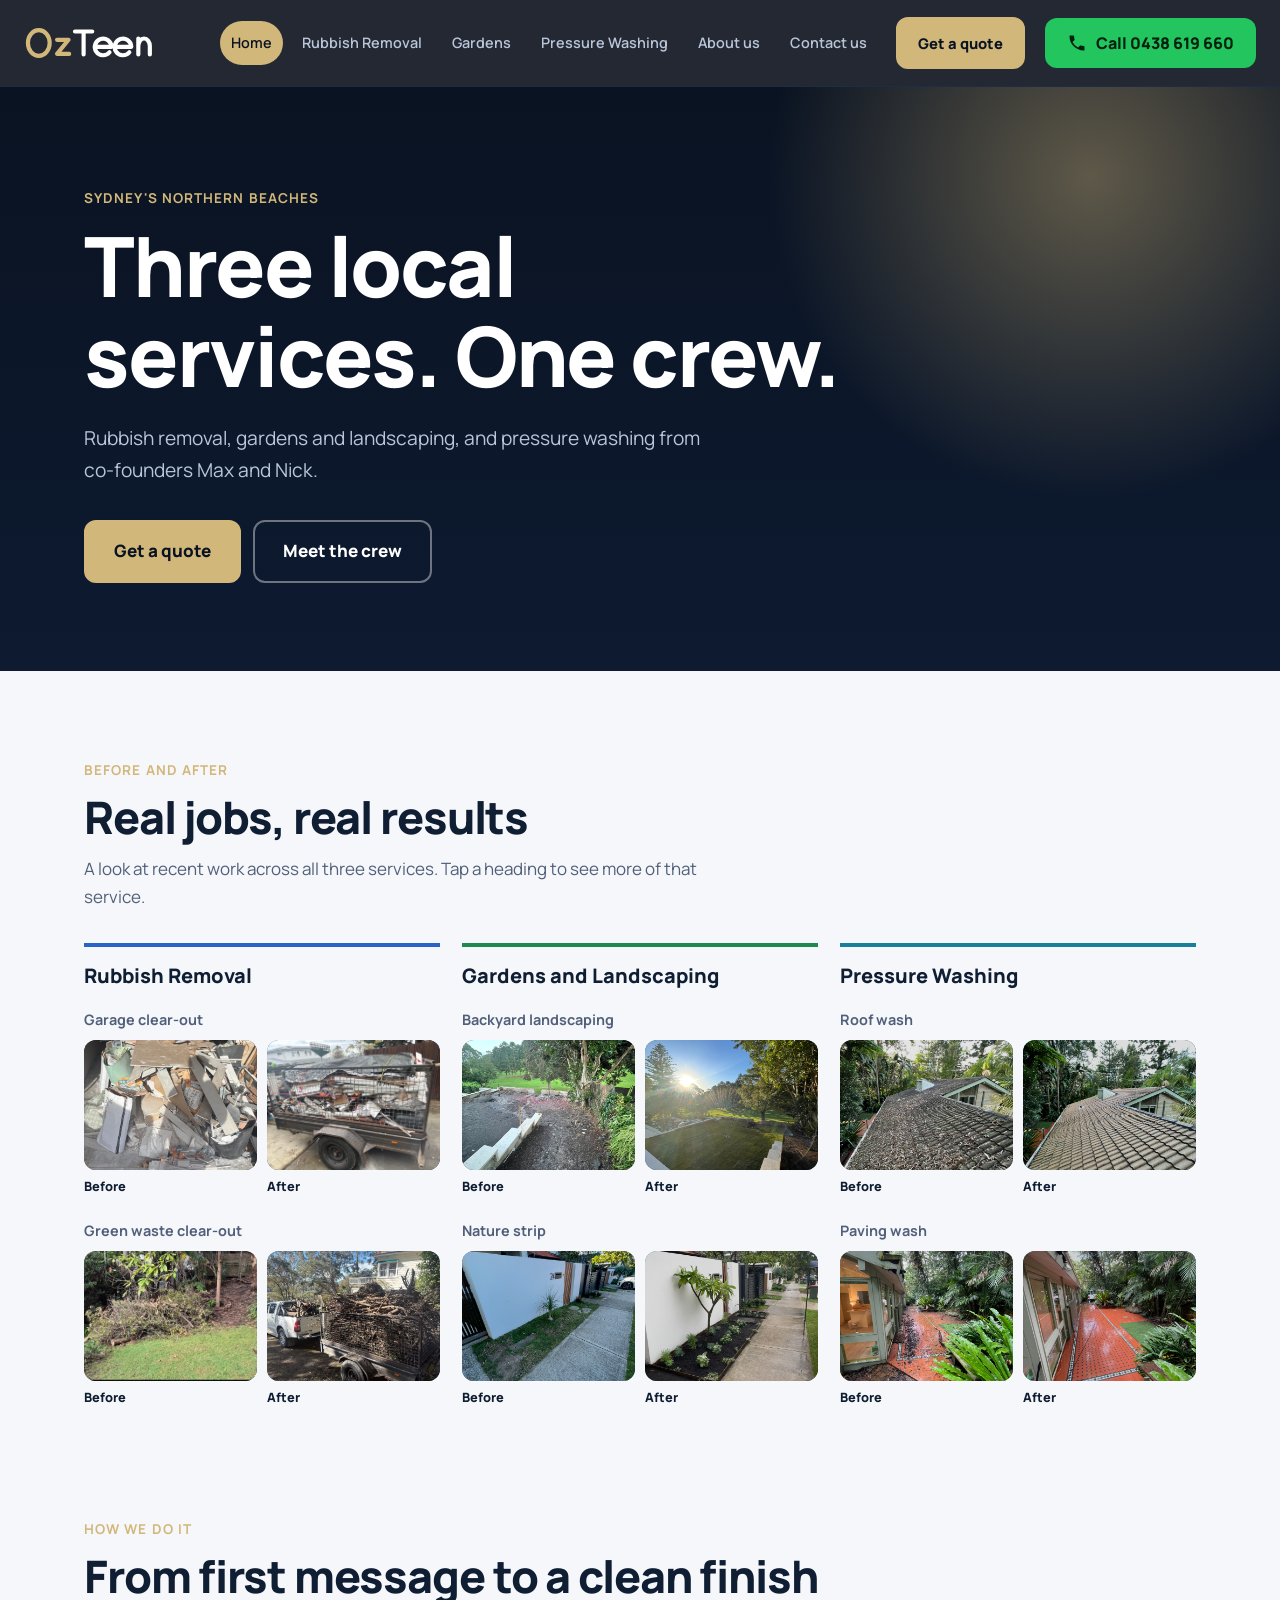
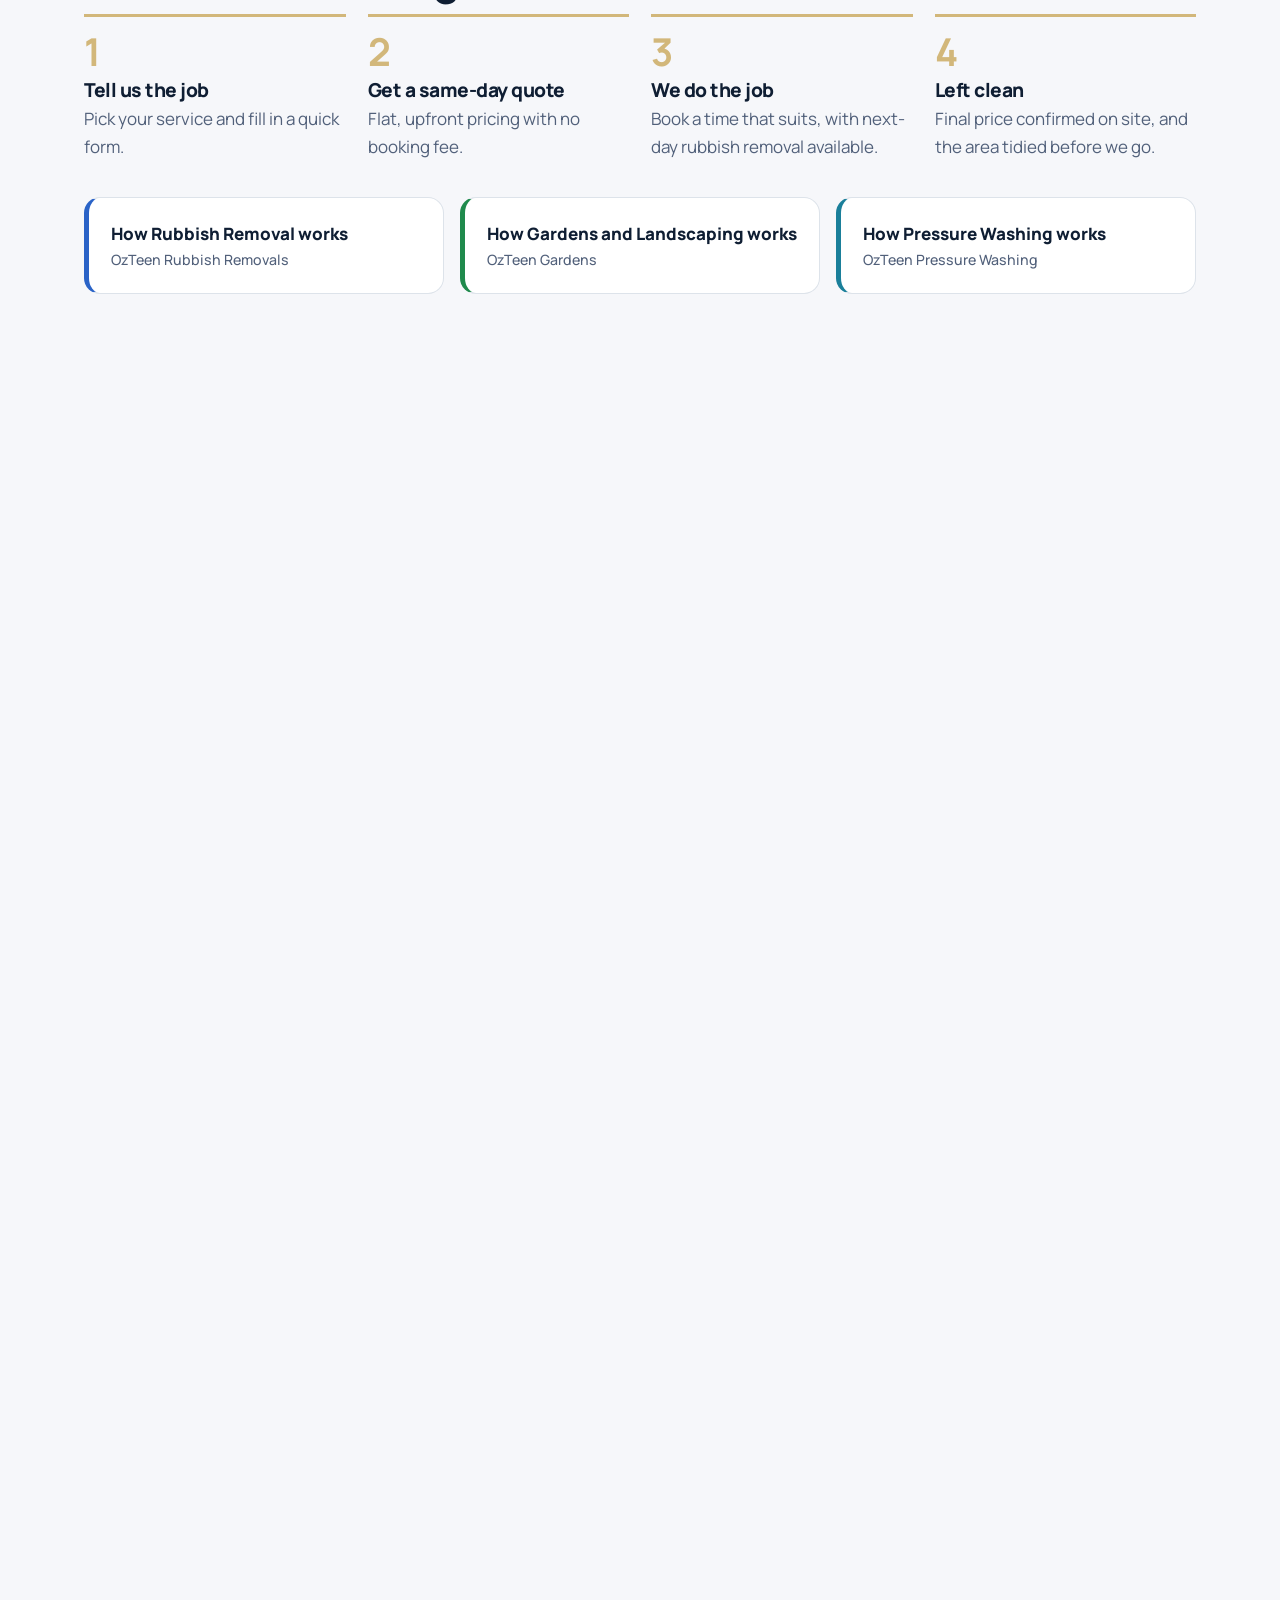
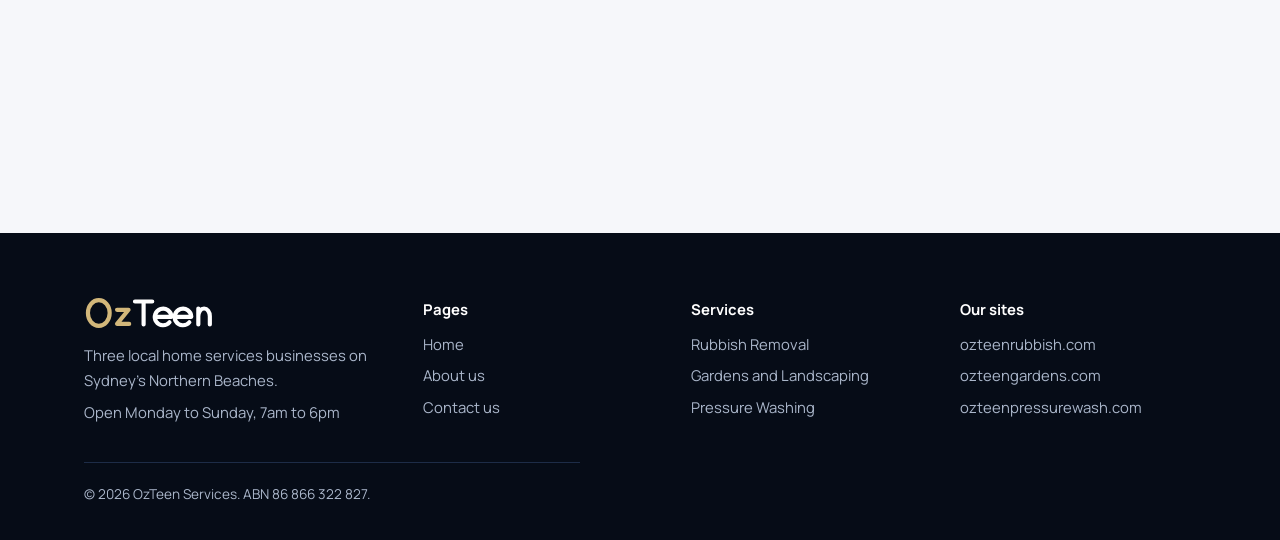
==== commit 75c5d9da: "Update print statement from 'Hello' to 'Goodbye'" ====
--- a/index.html
+++ b/index.html
@@ -3,236 +3,44 @@
 <head>
 <meta charset="utf-8">
 <meta name="viewport" content="width=device-width, initial-scale=1, viewport-fit=cover">
-<title>OzTeen Services</title>
-<link rel="icon" href="favicon.ico" sizes="any">
-<link rel="icon" href="favicon-32.png" type="image/png" sizes="32x32">
-<link rel="apple-touch-icon" href="apple-touch-icon.png">
-<meta name="theme-color" content="#0B0B0B">
+<title>OzTeen Services | Rubbish Removal, Gardens and Pressure Washing, Northern Beaches</title>
+<meta name="description" content="OzTeen Services is a group of local home services businesses on Sydney's Northern Beaches: rubbish removal, gardens and landscaping, and pressure washing. Same-day quotes.">
+<link rel="canonical" href="https://ozteen.com/">
+<meta property="og:type" content="website">
+<meta property="og:site_name" content="OzTeen Services">
+<meta property="og:title" content="OzTeen Services | Rubbish Removal, Gardens and Pressure Washing, Northern Beaches">
+<meta property="og:description" content="OzTeen Services is a group of local home services businesses on Sydney's Northern Beaches: rubbish removal, gardens and landscaping, and pressure washing. Same-day quotes.">
+<meta property="og:url" content="https://ozteen.com/">
+<link rel="icon" href="favicon.svg" type="image/svg+xml">
+<link rel="preconnect" href="https://fonts.googleapis.com">
+<link rel="preconnect" href="https://fonts.gstatic.com" crossorigin>
 <link href="https://fonts.googleapis.com/css2?family=Manrope:wght@400;600;700;800&display=swap" rel="stylesheet">
-<style>
-:root{--bg:#f6f7fa;--fg:#0f1e33;--card:#fff;--mute:#51607a;--line:#dde3ea;--gold:#d2b77a;--c1:#2a63c7;--c2:#1f8a4c;--c3:#1a7f9a;box-sizing:border-box;padding-top:env(safe-area-inset-top,0px);padding-bottom:env(safe-area-inset-bottom,0px)}
-@media(prefers-color-scheme:dark){:root:not([data-theme="light"]){--bg:#0a1322;--fg:#eef2f8;--card:#121f36;--mute:#9fb0c9;--line:#22324f;--c1:#5b9bff;--c2:#3ecf7a;--c3:#29c4e0}}
-:root[data-theme="dark"]{--bg:#0a1322;--fg:#eef2f8;--card:#121f36;--mute:#9fb0c9;--line:#22324f;--c1:#5b9bff;--c2:#3ecf7a;--c3:#29c4e0}
-*{box-sizing:border-box;margin:0;padding:0}
-html{scroll-behavior:smooth;scroll-padding-top:90px}
-body{font-family:Manrope,system-ui,sans-serif;background:var(--bg);color:var(--fg);line-height:1.65;font-size:17px}
-a{color:inherit}
-:focus-visible{outline:3px solid var(--gold);outline-offset:3px}
-.w{max-width:1160px;margin:0 auto;padding:0 24px}
-h1,h2,h3{line-height:1.08;letter-spacing:-.025em;font-weight:800}
-h1{font-size:clamp(2.6rem,7vw,5.2rem)}
-h2{font-size:clamp(1.9rem,4vw,2.8rem);margin-bottom:14px}
-p{max-width:62ch}
-.sec{padding:84px 0}
-.mute{color:var(--mute)}
-.kick{display:inline-block;font-weight:700;font-size:.85rem;letter-spacing:.08em;text-transform:uppercase;color:var(--c,var(--gold));margin-bottom:12px}
-header{position:sticky;top:env(safe-area-inset-top,0px);z-index:30;background:rgba(6,12,23,.88);backdrop-filter:blur(12px);-webkit-backdrop-filter:blur(12px);border-bottom:1px solid #1d2c47}
-.bar{display:flex;align-items:center;justify-content:space-between;height:86px;gap:32px}
-.band{background:linear-gradient(135deg,#0a1322,#14233c);color:#fff;border-radius:28px;padding:56px;position:relative;overflow:hidden}
-.band p{color:#b9c6da}
-.logo{width:132px;height:32px;display:block;flex-shrink:0}
-nav{display:flex;gap:8px;align-items:center;margin-left:auto}
-nav a{text-decoration:none;color:#b9c6da;font-weight:600;font-size:.92rem;padding:10px 16px;border-radius:99px;white-space:nowrap}
-nav a:hover{color:#fff}
-nav a.on{color:#0a1322;background:var(--gold)}
-nav a.btn{color:#0a1322;padding:12px 24px;border-radius:12px;margin-left:18px;font-size:.92rem}
-nav a.btn:hover{color:#0a1322}
-.menu{display:none;margin-left:auto;width:48px;height:48px;border:1px solid #2a3c57;border-radius:12px;background:linear-gradient(#fff,#fff) center 16px/22px 2px no-repeat,linear-gradient(#fff,#fff) center 23px/22px 2px no-repeat,linear-gradient(#fff,#fff) center 30px/22px 2px no-repeat;cursor:pointer}
-.menu[aria-expanded=true]{background-color:#14233c}
-.btn{display:inline-block;background:var(--gold);color:#0a1322;font-weight:800;text-decoration:none;padding:15px 28px;border-radius:12px;border:2px solid var(--gold);cursor:pointer;font:inherit;font-weight:800;transition:transform .15s,box-shadow .15s}
-.btn:hover{transform:translateY(-2px);box-shadow:0 10px 24px rgba(210,183,122,.3)}
-.btn.g{background:transparent;color:#fff;border-color:rgba(255,255,255,.4)}
-.btn.g:hover{border-color:#fff;box-shadow:none}
-.hero{position:relative;overflow:hidden;color:#fff;background:linear-gradient(180deg,#0a1322,#0d1a30);padding:96px 0 88px}
-.hero::before{content:"";position:absolute;width:700px;height:700px;right:-160px;top:-260px;border-radius:50%;background:radial-gradient(circle,color-mix(in srgb,var(--c,#d2b77a) 42%,transparent),transparent 65%);animation:fl 9s ease-in-out infinite alternate}
-@keyframes fl{to{transform:translate(-60px,50px)}}
-.hero .w{position:relative}
-.hero h1{max-width:14ch}
-.hero p.l{font-size:1.2rem;color:#b9c6da;margin:22px 0 34px;max-width:52ch}
-.acts{display:flex;gap:12px;flex-wrap:wrap}
-.g3{display:grid;grid-template-columns:repeat(3,1fr);gap:22px}
-.g2{display:grid;grid-template-columns:1fr 1fr;gap:48px;align-items:start}
-.card{background:var(--card);border:1px solid var(--line);border-radius:20px;padding:30px;transition:transform .2s,border-color .2s;position:relative;overflow:hidden}
-.card:hover{transform:translateY(-6px);border-color:var(--c,var(--gold))}
-.card::before{content:"";position:absolute;left:0;top:0;right:0;height:5px;background:var(--c,var(--gold))}
-.card h3{font-size:1.6rem;margin-bottom:8px}
-.card p{color:var(--mute);margin-bottom:16px}
-.tag{display:flex;flex-wrap:wrap;gap:6px;margin-bottom:20px}
-.tag span{font-size:.8rem;font-weight:700;border:1px solid var(--line);border-radius:99px;padding:3px 11px;color:var(--mute)}
-.lk{display:block;font-weight:800;text-decoration:none;color:var(--c);margin-top:6px}
-.lk:hover{text-decoration:underline}
-.ext{font-size:.85rem;font-weight:600;color:var(--mute)}
-.pick{background:var(--card);border:1px solid var(--line);border-radius:24px;padding:36px}
-.chips{display:flex;flex-wrap:wrap;gap:10px;margin:18px 0}
-.chips button,.tabs button{font:inherit;font-weight:700;font-size:.92rem;background:transparent;color:var(--fg);border:1.5px solid var(--line);border-radius:99px;padding:9px 18px;cursor:pointer;transition:all .15s}
-.chips button:hover,.tabs button:hover{border-color:var(--c,var(--gold))}
-.tabs button[aria-selected=true],.chips button.s{background:var(--c,var(--gold));border-color:var(--c,var(--gold));color:#0a1322}
-.res{border-left:5px solid var(--c,var(--gold));padding:14px 20px;background:var(--bg);border-radius:0 14px 14px 0;min-height:76px;margin-top:8px}
-.tabs{display:flex;flex-wrap:wrap;gap:10px;margin-bottom:20px}
-.steps{display:grid;grid-template-columns:repeat(3,1fr);gap:22px}
-.st{border-top:3px solid var(--c);padding-top:16px}
-.st b{display:block;font-size:2.4rem;color:var(--c);line-height:1;margin-bottom:8px}
-.st h3{font-size:1.2rem;margin-bottom:4px}
-.svs{display:grid;grid-template-columns:repeat(3,1fr);gap:18px}
-.sv{background:var(--card);border:1px solid var(--line);border-top:4px solid var(--c);border-radius:18px;padding:24px;transition:transform .2s,box-shadow .2s}
-.sv:hover{transform:translateY(-5px);box-shadow:0 14px 30px rgba(0,0,0,.14)}
-.sv h3{font-size:1.2rem;margin-bottom:6px}
-.sv p{color:var(--mute);font-size:.98rem}
-.pair{display:grid;grid-template-columns:1fr 1fr;gap:18px}
-.pair figure .ph{aspect-ratio:4/3;border-radius:18px;background:linear-gradient(135deg,#5a4a36,#2f2a24)}
-.pair figure.a .ph{background:linear-gradient(135deg,var(--c),#0a1322)}
-.pair figcaption{font-weight:800;margin-top:10px}
-.steps.s4{grid-template-columns:repeat(4,1fr)}
-.more.m3{grid-template-columns:repeat(3,1fr)}
-.rg{display:grid;grid-template-columns:repeat(2,1fr);gap:20px}
-.stars{color:var(--gold);letter-spacing:3px;font-size:1.05rem;margin-bottom:8px}
-.gh{display:block;font-weight:800;font-size:1.25rem;text-decoration:none;border-top:4px solid var(--c);padding-top:12px;margin-bottom:16px;color:var(--fg)}
-.gh:hover{color:var(--c)}
-.pt{font-weight:700;font-size:.9rem;margin:0 0 8px;color:var(--mute)}
-.pr{margin-bottom:22px}
-.pr .pair{gap:10px}
-.pr .pair figcaption{font-size:.8rem;margin-top:6px}
-.pr .pair figure .ph{border-radius:12px}
-.cap{font-size:.85rem;color:var(--mute);margin-top:10px}
-details{background:var(--card);border:1px solid var(--line);border-radius:14px;margin-bottom:10px;padding:0 22px}
-summary{cursor:pointer;font-weight:700;padding:18px 0;list-style:none;display:flex;justify-content:space-between;gap:12px}
-summary::after{content:"+";font-size:1.4rem;line-height:1;color:var(--c,var(--gold))}
-details[open] summary::after{content:"\2212"}
-details p{color:var(--mute);padding-bottom:18px}
-form{background:var(--card);border:1px solid var(--line);border-radius:22px;padding:28px}
-.f{margin-bottom:16px;border:0}
-.f label,.f legend{display:block;font-weight:700;font-size:.9rem;margin-bottom:6px}
-.f input[type=text],.f input[type=email],.f input[type=tel],.f textarea{width:100%;font:inherit;padding:12px 14px;border:1px solid var(--line);border-radius:12px;background:var(--bg);color:var(--fg)}
-.f textarea{min-height:96px;resize:vertical}
-.f input:focus,.f textarea:focus{outline:3px solid var(--c,var(--gold));outline-offset:1px}
-.r2{display:grid;grid-template-columns:1fr 1fr;gap:14px}
-.o{display:flex;flex-wrap:wrap;gap:8px}
-.o label{display:inline-flex;gap:7px;align-items:center;border:1.5px solid var(--line);border-radius:99px;padding:7px 15px;font-weight:600;font-size:.9rem;cursor:pointer;margin:0}
-.o input{accent-color:var(--c,var(--gold))}
-.o label:has(input:checked){border-color:var(--c,var(--gold));background:var(--bg)}
-.sub{width:100%;background:var(--c,var(--gold));color:#0a1322;border:0;font:inherit;font-weight:800;padding:15px;border-radius:12px;cursor:pointer}
-.msg{margin-top:12px;font-weight:700;min-height:1.3em}
-.tl{list-style:none;border-left:3px solid var(--gold);margin-left:8px}
-.tl li{position:relative;padding:0 0 30px 30px}
-.tl li::before{content:"";position:absolute;left:-10px;top:7px;width:17px;height:17px;border-radius:50%;background:var(--bg);border:4px solid var(--gold)}
-.tl b{display:block;font-size:1.15rem}
-.tm{display:grid;grid-template-columns:1fr 1fr;gap:22px;max-width:820px}
-.pic{aspect-ratio:4/3;border-radius:14px;margin-bottom:16px;background:linear-gradient(150deg,#1f3560,#0a1322);display:grid;place-items:center;font-size:4rem;font-weight:800;color:var(--gold)}
-.role{color:var(--gold);font-weight:800;font-size:.9rem}
-blockquote{background:var(--card);border:1px solid var(--line);border-radius:18px;padding:26px}
-blockquote p{font-size:1.05rem}
-blockquote cite{display:block;margin-top:12px;font-style:normal;font-weight:700;color:var(--mute);font-size:.88rem}
-.more{display:grid;grid-template-columns:1fr 1fr;gap:16px}
-.more a{display:block;text-decoration:none;border:1px solid var(--line);background:var(--card);border-radius:16px;padding:22px;border-left:5px solid var(--c);font-weight:800;transition:transform .15s}
-.more a:hover{transform:translateX(6px)}
-.more small{display:block;font-weight:500;color:var(--mute)}
-footer{background:#060c17;color:#aab6ca;padding:64px 0 34px;font-size:.93rem}
-.fg{display:grid;grid-template-columns:1.3fr repeat(3,1fr);gap:32px}
-footer h4{color:#fff;margin-bottom:10px}
-footer li{list-style:none;margin-bottom:7px}
-footer a{color:#aab6ca;text-decoration:none}
-footer a:hover{color:var(--gold)}
-.leg{margin-top:36px;padding-top:20px;border-top:1px solid #1d2c47;font-size:.85rem}
-.rv{opacity:0;transform:translateY(20px);transition:opacity .6s,transform .6s}
-.rv.in{opacity:1;transform:none}
-@media(max-width:900px){
- .g3,.g2,.steps,.fg,.tm,.more,.svs,.pair{grid-template-columns:1fr}.steps.s4,.more.m3,.rg{grid-template-columns:1fr}.pr .pair{grid-template-columns:1fr 1fr}
- .g2{gap:32px}.sec{padding:58px 0}.band{padding:32px}
- .menu{display:block}
- nav{display:none;position:absolute;top:86px;left:0;right:0;flex-direction:column;align-items:stretch;gap:4px;background:#060c17;padding:16px 24px 24px;border-bottom:1px solid #1d2c47;margin-left:0}
- nav a{padding:14px 16px;font-size:1rem}
- nav a.btn{margin:12px 0 0;text-align:center}
- .bar{gap:16px}
- nav.open{display:flex}
- .r2{grid-template-columns:1fr}
-}
-@media(prefers-reduced-motion:reduce){*{animation:none!important;transition:none!important}html{scroll-behavior:auto}.rv{opacity:1;transform:none}}
-</style>
+<link rel="stylesheet" href="style.css">
+<noscript><style>.rv{opacity:1;transform:none}</style></noscript>
+<script type="application/ld+json">{"@context":"https://schema.org","@graph":[{"@type":"WebSite","name":"OzTeen Services","url":"https://ozteen.com/"},{"@type":"Organization","name":"OzTeen Services","url":"https://ozteen.com/","areaServed":"Northern Beaches, Sydney","sameAs":["https://ozteenrubbish.com","https://ozteengardens.com","https://ozteenpressurewash.com"]}]}</script>
 </head>
 <body>
 <svg width="0" height="0" style="position:absolute" aria-hidden="true"><symbol id="lg" viewBox="0 0 410 100"><g fill="none" stroke-width="13" stroke-linecap="round" stroke-linejoin="round"><g stroke="#D2B77A"><ellipse cx="45" cy="50" rx="34" ry="40"/><path d="M102 40H138L102 84H140"/></g><g stroke="#fff"><path d="M158 14H212M185 14V86"/><path d="M220 62H272A26 26 0 1 0 266 79"/><path d="M282 62H334A26 26 0 1 0 328 79"/><path d="M356 36V86M356 60A18 24 0 0 1 392 60V86"/></g></g></symbol></svg>
 <header><div class="w bar">
-<a href="#/" aria-label="OzTeen Services home"><svg class="logo" role="img" aria-label="OzTeen"><use href="#lg"/></svg></a>
+<a href="index.html" aria-label="OzTeen Services home"><svg class="logo" role="img" aria-label="OzTeen"><use href="#lg"/></svg></a>
 <button class="menu" aria-label="Open menu" aria-expanded="false"></button>
-<nav id="nav" aria-label="Main"></nav>
+<nav id="nav" aria-label="Main"><a href="index.html" class="on" aria-current="page">Home</a><a href="rubbish-removal.html">Rubbish Removal</a><a href="gardens-landscaping.html">Gardens</a><a href="pressure-washing.html">Pressure Washing</a><a href="about.html">About us</a><a href="contact.html">Contact us</a><a class="btn" href="contact.html">Get a quote</a></nav>
+<a class="callbtn" href="tel:0438619660" aria-label="Call OzTeen on 0438 619 660"><svg viewBox="0 0 24 24" width="20" height="20" aria-hidden="true"><path fill="currentColor" d="M6.6 10.8a15.1 15.1 0 0 0 6.6 6.6l2.2-2.2a1 1 0 0 1 1-.25 11.4 11.4 0 0 0 3.6.57 1 1 0 0 1 1 1V20a1 1 0 0 1-1 1A17 17 0 0 1 3 4a1 1 0 0 1 1-1h3.5a1 1 0 0 1 1 1c0 1.25.2 2.45.57 3.6a1 1 0 0 1-.25 1z"/></svg><span class="ct-full">Call 0438 619 660</span><span class="ct-short">Call now</span></a>
 </div></header>
-<main id="main"></main>
+<main id="main">
+<section class="hero"><div class="w"><span class="kick" style="color:#d2b77a">Sydney's Northern Beaches</span><h1>Three local services. One crew.</h1><p class="l">Rubbish removal, gardens and landscaping, and pressure washing from co-founders Max and Nick.</p><div class="acts"><a class="btn" href="contact.html">Get a quote</a><a class="btn g" href="about.html">Meet the crew</a></div></div></section>
+<section class="sec rv"><div class="w"><span class="kick">Before and after</span><h2>Real jobs, real results</h2><p class="mute" style="margin-bottom:32px">A look at recent work across all three services. Tap a heading to see more of that service.</p><div class="g3"><div style="--c:var(--c1)"><a class="gh" href="rubbish-removal.html">Rubbish Removal</a><div class="pr"><p class="pt">Garage clear-out</p><div class="pair"><figure><div class="ph"><img src="Before%20Garage%20copy.jpeg" alt="Before: Garage clear-out" loading="lazy" onerror="this.remove()"></div><figcaption>Before</figcaption></figure><figure class="a"><div class="ph"><img src="After%20Garage%20copy.jpeg" alt="After: Garage clear-out" loading="lazy" onerror="this.remove()"></div><figcaption>After</figcaption></figure></div></div><div class="pr"><p class="pt">Green waste clear-out</p><div class="pair"><figure><div class="ph"><img src="Before%20Garden%20copy.jpeg" alt="Before: Green waste clear-out" loading="lazy" onerror="this.remove()"></div><figcaption>Before</figcaption></figure><figure class="a"><div class="ph"><img src="After%20Garden%20copy.jpeg" alt="After: Green waste clear-out" loading="lazy" onerror="this.remove()"></div><figcaption>After</figcaption></figure></div></div></div><div style="--c:var(--c2)"><a class="gh" href="gardens-landscaping.html">Gardens and Landscaping</a><div class="pr"><p class="pt">Backyard landscaping</p><div class="pair"><figure><div class="ph"><img src="Landscaping%20Backyard%202%20Before%20copy.png" alt="Before: Backyard landscaping" loading="lazy" onerror="this.remove()"></div><figcaption>Before</figcaption></figure><figure class="a"><div class="ph"><img src="Landscaping%20Backyard%202%20After%20copy.png" alt="After: Backyard landscaping" loading="lazy" onerror="this.remove()"></div><figcaption>After</figcaption></figure></div></div><div class="pr"><p class="pt">Nature strip</p><div class="pair"><figure><div class="ph"><img src="Landscaping%20Nature%20Strip%20Before%20copy.png" alt="Before: Nature strip" loading="lazy" onerror="this.remove()"></div><figcaption>Before</figcaption></figure><figure class="a"><div class="ph"><img src="Landscaping%20Nature%20Strip%20After%20copy.jpg" alt="After: Nature strip" loading="lazy" onerror="this.remove()"></div><figcaption>After</figcaption></figure></div></div></div><div style="--c:var(--c3)"><a class="gh" href="pressure-washing.html">Pressure Washing</a><div class="pr"><p class="pt">Roof wash</p><div class="pair"><figure><div class="ph"><img src="Roof%20Before%20copy.png" alt="Before: Roof wash" loading="lazy" onerror="this.remove()"></div><figcaption>Before</figcaption></figure><figure class="a"><div class="ph"><img src="Roof%20After%20copy.png" alt="After: Roof wash" loading="lazy" onerror="this.remove()"></div><figcaption>After</figcaption></figure></div></div><div class="pr"><p class="pt">Paving wash</p><div class="pair"><figure><div class="ph"><img src="Pressure%20Before%202%20copy.png" alt="Before: Paving wash" loading="lazy" onerror="this.remove()"></div><figcaption>Before</figcaption></figure><figure class="a"><div class="ph"><img src="Pressure%20After%202%20copy.png" alt="After: Paving wash" loading="lazy" onerror="this.remove()"></div><figcaption>After</figcaption></figure></div></div></div></div></div></section>
+<section class="sec rv" style="padding-top:0"><div class="w"><span class="kick">How we do it</span><h2>From first message to a clean finish</h2><div class="steps s4" style="--c:var(--gold)"><div class="st"><b>1</b><h3>Tell us the job</h3><p class="mute">Pick your service and fill in a quick form.</p></div><div class="st"><b>2</b><h3>Get a same-day quote</h3><p class="mute">Flat, upfront pricing with no booking fee.</p></div><div class="st"><b>3</b><h3>We do the job</h3><p class="mute">Book a time that suits, with next-day rubbish removal available.</p></div><div class="st"><b>4</b><h3>Left clean</h3><p class="mute">Final price confirmed on site, and the area tidied before we go.</p></div></div><div class="more m3" style="margin-top:36px"><a href="rubbish-removal.html" style="--c:var(--c1)">How Rubbish Removal works<small>OzTeen Rubbish Removals</small></a><a href="gardens-landscaping.html" style="--c:var(--c2)">How Gardens and Landscaping works<small>OzTeen Gardens</small></a><a href="pressure-washing.html" style="--c:var(--c3)">How Pressure Washing works<small>OzTeen Pressure Washing</small></a></div></div></section>
+<section class="sec rv" style="padding-top:0"><div class="w"><div class="band"><span class="kick">Our story</span><h2>Started with a ute.</h2><p>Co-founders Max and Nick have worked together in rubbish removal and landscaping since they were 16. OzTeen grew from Airtasker jobs and a ute into three local businesses.</p><div class="acts" style="margin-top:24px"><a class="btn" href="about.html">Read our story</a></div></div></div></section>
+<section class="sec rv" style="padding-top:0"><div class="w"><span class="kick">Google reviews</span><h2>What customers say</h2><div class="rg"><blockquote><div class="stars">&#9733;&#9733;&#9733;&#9733;&#9733;</div><p>Great price, the boys were excellent in taking a large and heavy amount of my rubbish away. Quick and reliable, and they even grabbed a little extra at no extra fee.</p><cite>Lisa, 5 stars on Google</cite></blockquote><blockquote><div class="stars">&#9733;&#9733;&#9733;&#9733;&#9733;</div><p>A whole garage worth of rubbish from renovations. Professional, efficient and cleaned up. Absolutely recommend.</p><cite>Jason, Dee Why</cite></blockquote><blockquote><div class="stars">&#9733;&#9733;&#9733;&#9733;&#9733;</div><p>Very professional, great price and efficient work.</p><cite>Julia, Mosman</cite></blockquote><blockquote><div class="stars">&#9733;&#9733;&#9733;&#9733;&#9733;</div><p>Great price.</p><cite>Matthew, Frenchs Forest</cite></blockquote></div><p style="margin-top:22px"><a class="lk" style="color:var(--fg)" href="https://ozteenrubbish.com">See more reviews at ozteenrubbish.com</a></p></div></section>
+<section class="sec rv" style="padding-top:0"><div class="w"><div class="band" style="text-align:center"><h2>Got a job?</h2><p style="margin:0 auto 24px">Choose your service and we will send a same-day quote.</p><div class="acts" style="justify-content:center"><a class="btn" href="contact.html">Get a quote</a><a class="btn g" href="rubbish-removal.html">Rubbish Removal</a><a class="btn g" href="gardens-landscaping.html">Gardens</a><a class="btn g" href="pressure-washing.html">Pressure Washing</a></div></div></div></section>
+</main>
 <footer><div class="w"><div class="fg">
 <div><svg class="logo"><use href="#lg"/></svg><p style="margin-top:14px">Three local home services businesses on Sydney's Northern Beaches.</p><p style="margin-top:8px">Open Monday to Sunday, 7am to 6pm</p></div>
-<div><h4>Pages</h4><ul><li><a href="#/">Home</a></li><li><a href="#/about">About us</a></li><li><a href="#/contact">Contact us</a></li></ul></div>
-<div><h4>Services</h4><ul><li><a href="#/rubbish">Rubbish Removal</a></li><li><a href="#/gardens">Gardens and Landscaping</a></li><li><a href="#/pressure">Pressure Washing</a></li></ul></div>
+<div><h4>Pages</h4><ul><li><a href="index.html">Home</a></li><li><a href="about.html">About us</a></li><li><a href="contact.html">Contact us</a></li></ul></div>
+<div><h4>Services</h4><ul><li><a href="rubbish-removal.html">Rubbish Removal</a></li><li><a href="gardens-landscaping.html">Gardens and Landscaping</a></li><li><a href="pressure-washing.html">Pressure Washing</a></li></ul></div>
 <div><h4>Our sites</h4><ul><li><a href="https://ozteenrubbish.com">ozteenrubbish.com</a></li><li><a href="https://ozteengardens.com">ozteengardens.com</a></li><li><a href="https://ozteenpressurewash.com">ozteenpressurewash.com</a></li></ul></div>
 </div><p class="leg">&copy; <span id="yr"></span> OzTeen Services. ABN 86 866 322 827.</p></div></footer>
-<script>
-const KEY='461f0ba0-441f-448d-a5b8-a2887b7c7203',EP='https://api.web3forms.com/submit';
-const $=(s,r=document)=>r.querySelector(s);
-const O=(k,n,a)=>`<div class="o">${a.map(x=>`<label><input type="${k}" name="${n}" value="${x}">${x}</label>`).join('')}</div>`;
-const S={
-rubbish:{p:'rubbish',cv:'--c1',nav:'Rubbish Removal',name:'Rubbish Removal',biz:'OzTeen Rubbish Removals',dom:'ozteenrubbish.com',
-h1:'Rubbish gone. Flat price. Same-day quote.',lead:'Household junk, green waste, mattresses, garage and commercial clear-outs across the Northern Beaches.',
-tabs:[['Household junk','General household clutter cleared from inside or out.'],['Green waste','Garden clippings, branches and green waste taken away.'],['Mattresses','Old mattresses removed so you do not have to move them.'],['Garage clear-outs','Whole garages emptied, from a few items to a full clear-out.'],['Commercial','Clear-outs for businesses and commercial sites.'],['Single items','Just one thing to go? We can take a single item too.']],
-steps:[['Send your details','Tell us what needs to go and where it is.'],['Get a same-day quote','Flat, upfront pricing with no booking fee.'],['We remove it','Book next-day removal. Final price confirmed on site.']],
-ba:['Garage, before','Garage, after'],
-faq:[['Is there a booking fee?','No. Pricing is flat and upfront with no booking fee, and the final price is confirmed on site.'],['How fast can you come?','Quotes are same-day, and removals can be booked for the next day.'],['Where do you work?','Across the Northern Beaches and surrounding suburbs. Ask if you are unsure.']],
-f:[['What needs to go?','checkbox','job',['Household junk','Green waste','Mattress','Garage clear-out','Commercial','Single item']],['When do you need it gone?','radio','timing',['Next day','This week','Flexible']]],ph:'What is being removed, and where is it?'},
-gardens:{p:'gardens',cv:'--c2',nav:'Gardens',name:'Gardens and Landscaping',biz:'OzTeen Gardens',dom:'ozteengardens.com',
-h1:'Gardens that look cared for.',lead:'Maintenance, clean-ups and small landscaping, backed by 8+ years of combined landscaping experience.',
-tabs:[['Lawn mowing','Regular or one-off mowing to keep lawns neat.'],['Hedging and pruning','Hedges and shrubs trimmed back and shaped.'],['Garden clean-ups','Overgrown beds and yards cleared and tidied.'],['Mulching','Fresh mulch spread to finish garden beds.'],['Small landscaping','Small landscaping jobs around the home.'],['One-off tidy-ups','A single visit to get things back in order.']],
-steps:[['Tell us about the garden','Share what you need done and roughly how big it is.'],['Get a same-day quote','We reply with a quote the same day.'],['We get it done','One-off or regular visits, whatever suits.']],
-ba:['Garden, before','Garden, after'],
-faq:[['Do you do regular maintenance?','Yes. We can visit once or on a regular schedule.'],['Do you take on big landscaping projects?','We focus on maintenance and small landscaping jobs.'],['What experience do you have?','8+ years of combined landscaping experience.']],
-f:[['What do you need done?','checkbox','service',['Lawn mowing','Hedging and pruning','Garden clean-up','Small landscaping','Mulching','One-off tidy-up']],['How often?','radio','frequency',['One-off','Regular visits','Not sure yet']]],ph:'Tell us about the garden and the work you have in mind.'},
-pressure:{p:'pressure',cv:'--c3',nav:'Pressure Washing',name:'Pressure Washing',biz:'OzTeen Pressure Washing',dom:'ozteenpressurewash.com',
-h1:'Clean it back to like new.',lead:'Driveways, walkways, patios and outdoor areas pressure washed by the same crew.',
-tabs:[['Driveways','Stained, dirty driveways cleaned back to a fresh finish.'],['Walkways','Paths and walkways washed clean.'],['Patios','Patios and entertaining areas cleaned up.'],['Outdoor areas','Other outdoor areas around the home.']],
-steps:[['Send your details','Tell us what needs washing.'],['Get a same-day quote','We reply with a quote the same day.'],['We wash it','Same crew, same careful approach.']],
-ba:['Driveway, before','Driveway, after'],
-faq:[['What can you wash?','Driveways, walkways, patios and other outdoor areas.'],['How do I get a quote?','Fill in the form on this page and we reply the same day.'],['Is this a separate business?','Yes, OzTeen Pressure Washing is the newest OzTeen business, run by the same crew.']],
-f:[['What needs washing?','checkbox','area',['Driveway','Walkways','Patio','Other outdoor area']]],ph:'Roughly how big is the area, and is anything stained or mouldy?'}
-};
-const form=s=>`<form data-svc="${s.name}"><input type="checkbox" name="botcheck" tabindex="-1" autocomplete="off" aria-hidden="true" style="position:absolute;left:-9999px"><div class="r2"><div class="f"><label>Name</label><input type="text" required></div><div class="f"><label>Phone</label><input type="tel" required></div></div><div class="r2"><div class="f"><label>Email</label><input type="email"></div><div class="f"><label>Suburb</label><input type="text" required></div></div>${s.f.map(x=>`<fieldset class="f"><legend>${x[0]}</legend>${O(x[1],x[2],x[3])}</fieldset>`).join('')}<div class="f"><label>Job details</label><textarea placeholder="${s.ph}"></textarea></div><button class="sub">Request my ${s.name} quote</button><p class="msg" role="status"></p></form>`;
-const svc=s=>`<div style="--c:var(${s.cv})">
-<section class="hero"><div class="w"><span class="kick" style="color:#fff;opacity:.8">${s.biz}</span><h1>${s.h1}</h1><p class="l">${s.lead}</p><div class="acts"><button class="btn" data-sc="q">Get a quote</button><a class="btn g" href="https://${s.dom}">Visit ${s.dom}</a></div></div></section>
-<section class="sec rv"><div class="w"><span class="kick">What we cover</span><h2>Everything we take on</h2><div class="svs">${s.tabs.map(t=>`<div class="sv"><h3>${t[0]}</h3><p>${t[1]}</p></div>`).join('')}</div></div></section>
-<section class="sec rv" style="padding-top:0"><div class="w"><span class="kick">How it works</span><h2>Simple from start to finish</h2><div class="steps">${s.steps.map((t,i)=>`<div class="st"><b>${i+1}</b><h3>${t[0]}</h3><p class="mute">${t[1]}</p></div>`).join('')}</div></div></section>
-<section class="sec rv" style="padding-top:0"><div class="w"><span class="kick">Before and after</span><h2>See the difference</h2><div class="pair"><figure><div class="ph"></div><figcaption>${s.ba[0]}</figcaption></figure><figure class="a"><div class="ph"></div><figcaption>${s.ba[1]}</figcaption></figure></div><p class="cap">Placeholder. Your own before and after photos go here.</p></div></section>
-<section class="sec rv" style="padding-top:0"><div class="w g2"><div><span class="kick">Questions</span><h2>Good to know</h2>${s.faq.map(f=>`<details><summary>${f[0]}</summary><p>${f[1]}</p></details>`).join('')}</div><div id="q"><span class="kick">Get a quote</span><h2>${s.name} quote</h2>${form(s)}</div></div></section>
-<section class="sec rv" style="padding-top:0"><div class="w"><h2>More from OzTeen</h2><div class="more">${Object.values(S).filter(x=>x!==s).map(x=>`<a href="#/${x.p}" style="--c:var(${x.cv})">${x.name}<small>${x.biz}</small></a>`).join('')}</div></div></section></div>`;
-const home=()=>`<section class="hero"><div class="w"><span class="kick" style="color:#d2b77a">Sydney's Northern Beaches</span><h1>Three local services. One crew.</h1><p class="l">Rubbish removal, gardens and landscaping, and pressure washing from co-founders Max and Nick.</p><div class="acts"><a class="btn" href="#/contact">Get a quote</a><a class="btn g" href="#/about">Meet the crew</a></div></div></section>
-<section class="sec rv"><div class="w"><span class="kick">Before and after</span><h2>Real jobs, real results</h2><p class="mute" style="margin-bottom:32px">A look at recent work across all three services. Tap a heading to see more of that service.</p><div class="g3">${[['rubbish',['Garage clear-out','Green waste clear-out']],['gardens',['Garden clean-up','Hedging and pruning']],['pressure',['Driveway wash','Patio wash']]].map(g=>{const s=S[g[0]];return `<div style="--c:var(${s.cv})"><a class="gh" href="#/${s.p}">${s.name}</a>${g[1].map(t=>`<div class="pr"><p class="pt">${t}</p><div class="pair"><figure><div class="ph"></div><figcaption>Before</figcaption></figure><figure class="a"><div class="ph"></div><figcaption>After</figcaption></figure></div></div>`).join('')}</div>`}).join('')}</div><p class="cap">Placeholders. Your own before and after photos go here.</p></div></section>
-<section class="sec rv" style="padding-top:0"><div class="w"><span class="kick">How we do it</span><h2>From first message to a clean finish</h2><div class="steps s4" style="--c:var(--gold)"><div class="st"><b>1</b><h3>Tell us the job</h3><p class="mute">Pick your service and fill in a quick form.</p></div><div class="st"><b>2</b><h3>Get a same-day quote</h3><p class="mute">Flat, upfront pricing with no booking fee.</p></div><div class="st"><b>3</b><h3>We do the job</h3><p class="mute">Book a time that suits, with next-day rubbish removal available.</p></div><div class="st"><b>4</b><h3>Left clean</h3><p class="mute">Final price confirmed on site, and the area tidied before we go.</p></div></div><div class="more m3" style="margin-top:36px">${Object.values(S).map(s=>`<a href="#/${s.p}" style="--c:var(${s.cv})">How ${s.name} works<small>${s.biz}</small></a>`).join('')}</div></div></section>
-<section class="sec rv" style="padding-top:0"><div class="w"><div class="band"><span class="kick">Our story</span><h2>Started with a ute.</h2><p>Co-founders Max and Nick have worked together in rubbish removal and landscaping since they were 16. OzTeen grew from Airtasker jobs and a ute into three local businesses.</p><div class="acts" style="margin-top:24px"><a class="btn" href="#/about">Read our story</a></div></div></div></section>
-<section class="sec rv" style="padding-top:0"><div class="w"><span class="kick">Google reviews</span><h2>What customers say</h2><div class="rg"><blockquote><div class="stars">&#9733;&#9733;&#9733;&#9733;&#9733;</div><p>Great price, the boys were excellent in taking a large and heavy amount of my rubbish away. Quick and reliable, and they even grabbed a little extra at no extra fee.</p><cite>Lisa, 5 stars on Google</cite></blockquote><blockquote><div class="stars">&#9733;&#9733;&#9733;&#9733;&#9733;</div><p>A whole garage worth of rubbish from renovations. Professional, efficient and cleaned up. Absolutely recommend.</p><cite>Jason, Dee Why</cite></blockquote><blockquote><div class="stars">&#9733;&#9733;&#9733;&#9733;&#9733;</div><p>Very professional, great price and efficient work.</p><cite>Julia, Mosman</cite></blockquote><blockquote><div class="stars">&#9733;&#9733;&#9733;&#9733;&#9733;</div><p>Great price.</p><cite>Matthew, Frenchs Forest</cite></blockquote></div><p style="margin-top:22px"><a class="lk" style="color:var(--fg)" href="https://ozteenrubbish.com">See more reviews at ozteenrubbish.com</a></p></div></section>
-<section class="sec rv" style="padding-top:0"><div class="w"><div class="band" style="text-align:center"><h2>Got a job?</h2><p style="margin:0 auto 24px">Choose your service and we will send a same-day quote.</p><div class="acts" style="justify-content:center"><a class="btn" href="#/contact">Get a quote</a><a class="btn g" href="#/rubbish">Rubbish Removal</a><a class="btn g" href="#/gardens">Gardens</a><a class="btn g" href="#/pressure">Pressure Washing</a></div></div></div></section>`;
-const about=()=>`<section class="hero"><div class="w"><span class="kick" style="color:#d2b77a">About us</span><h1>Two mates and a ute.</h1><p class="l">The story behind OzTeen, and the people who show up to every job.</p></div></section>
-<section class="sec rv"><div class="w g2"><div><span class="kick">Our story</span><h2>How OzTeen got here</h2><p class="mute">OzTeen began with rubbish removal and landscaping jobs, and grew into three businesses run by the same crew, serving the Northern Beaches seven days a week.</p></div><ol class="tl"><li><b>Age 16</b><span class="mute">Max and Nick start working together in rubbish removal and landscaping.</span></li><li><b>Airtasker and a ute</b><span class="mute">The jobs keep coming through Airtasker, done from a ute.</span></li><li><b>School to uni</b><span class="mute">The work and the customers grow alongside study.</span></li><li><b>OzTeen Rubbish Removals</b><span class="mute">The most-requested job becomes the first business.</span></li><li><b>Gardens and Pressure Washing</b><span class="mute">Two more services launch under the OzTeen name.</span></li></ol></div></section>
-<section class="sec rv" style="padding-top:0"><div class="w"><span class="kick">Our team</span><h2>The co-founders</h2><div class="tm"><div class="card"><div class="pic">M</div><h3>Max</h3><div class="role">Co-Founder</div><p class="mute" style="margin-top:8px">Has worked alongside Nick in rubbish removal and landscaping since they were both 16.</p></div><div class="card"><div class="pic">N</div><h3>Nick</h3><div class="role">Co-Founder</div><p class="mute" style="margin-top:8px">Has worked alongside Max in rubbish removal and landscaping since they were both 16.</p></div></div></div></section>
-<section class="sec rv" style="padding-top:0"><div class="w"><h2>What we promise</h2><div class="g3"><div class="card"><h3>Same-day quotes</h3><p>Ask in the morning, hear back the same day.</p></div><div class="card"><h3>Flat, upfront pricing</h3><p>No booking fee. Final price confirmed on site.</p></div><div class="card"><h3>Left clean</h3><p>Every job finishes with the area tidied.</p></div></div></div></section>`;
-const contact=()=>`<section class="hero"><div class="w"><span class="kick" style="color:#d2b77a">Contact us</span><h1>Tell us what needs doing.</h1><p class="l">Pick the service, fill in the form and we will send a same-day quote.</p></div></section>
-<section class="sec rv"><div class="w g2"><div><span class="kick">Choose a service</span><h2>Get a quote</h2><div class="tabs" id="ct">${Object.values(S).map((s,i)=>`<button data-cf="${s.p}" style="--c:var(${s.cv})" aria-selected="${i==0}">${s.name}</button>`).join('')}</div><div id="cf" style="--c:var(--c1)">${form(S.rubbish)}</div></div>
-<div><span class="kick">Details</span><h2>Where and when</h2><p class="mute">Open Monday to Sunday, 7am to 6pm.</p><div class="tag" style="margin-top:18px">${['Northern Beaches','Belrose','Frenchs Forest','Dee Why','Mosman','Hornsby','Terrey Hills','St Ives'].map(x=>`<span>${x}</span>`).join('')}</div><p class="mute">Not sure we come to you? Send a quote request and we will confirm the same day.</p><div class="more" style="margin-top:28px;grid-template-columns:1fr">${Object.values(S).map(s=>`<a href="https://${s.dom}" style="--c:var(${s.cv})">${s.biz}<small>${s.dom}</small></a>`).join('')}</div></div></div></section>`;
-const R={'':home,rubbish:()=>svc(S.rubbish),gardens:()=>svc(S.gardens),pressure:()=>svc(S.pressure),about,contact};
-const NV=[['','Home'],['rubbish','Rubbish Removal'],['gardens','Gardens'],['pressure','Pressure Washing'],['about','About us'],['contact','Contact us']];
-const io=new IntersectionObserver(e=>e.forEach(x=>{if(x.isIntersecting){x.target.classList.add('in');io.unobserve(x.target)}}),{threshold:.08});
-function go(){let k=location.hash.replace(/^#\/?/,'');if(!(k in R))k='';$('#main').innerHTML=R[k]();
-$('#nav').innerHTML=NV.map(n=>`<a href="#/${n[0]}" class="${n[0]==k?'on':''}">${n[1]}</a>`).join('')+'<a class="btn" href="#/contact">Get a quote</a>';$('#nav').classList.remove('open');$('.menu').setAttribute('aria-expanded','false');
-document.title=(k?NV.find(n=>n[0]==k)[1]+' | ':'')+'OzTeen Services';scrollTo(0,0);document.querySelectorAll('.rv').forEach(e=>io.observe(e))}
-addEventListener('hashchange',go);go();$('#yr').textContent=new Date().getFullYear();
-document.addEventListener('click',e=>{const t=e.target.closest('button,a');if(!t)return;
-if(t.classList.contains('menu')){const o=$('#nav').classList.toggle('open');t.setAttribute('aria-expanded',o)}
-if(t.dataset.sc)$('#'+t.dataset.sc).scrollIntoView({behavior:'smooth'});
-if(t.dataset.cf){const s=S[t.dataset.cf];t.parentNode.querySelectorAll('button').forEach(b=>b.setAttribute('aria-selected',b==t));$('#cf').style.setProperty('--c','var('+s.cv+')');$('#cf').innerHTML=form(s)}});
-document.addEventListener('submit',async e=>{e.preventDefault();const f=e.target,m=f.querySelector('.msg'),b=f.querySelector('.sub');
-if(f.querySelector('[name=botcheck]').checked)return;
-const d=new FormData();d.append('access_key',KEY);d.append('from_name','OzTeen Services website');d.append('subject','New quote request: '+f.dataset.svc);d.append('Service',f.dataset.svc);
-f.querySelectorAll('.f').forEach(g=>{const lg=g.querySelector('legend');
-if(lg){const v=[...g.querySelectorAll('input:checked')].map(i=>i.value);if(v.length)d.append(lg.textContent,v.join(', '))}
-else{const i=g.querySelector('input,textarea');if(i&&i.value)d.append(g.querySelector('label').textContent,i.value)}});
-b.disabled=true;m.textContent='Sending...';
-try{const r=await fetch(EP,{method:'POST',body:d,headers:{Accept:'application/json'}});const j=await r.json();
-if(r.ok&&j.success){f.reset();m.textContent='Thanks! We will send your same-day quote soon.'}else{m.textContent='Something went wrong. Please try again.'}}
-catch(x){m.textContent='Could not send. Please try again.'}
-b.disabled=false});
-</script>
+<script src="script.js"></script>
 </body>
 </html>
--- a/style.css
+++ b/style.css
@@ -0,0 +1,170 @@
+:root{--bg:#f6f7fa;--fg:#0f1e33;--card:#fff;--mute:#51607a;--line:#dde3ea;--gold:#d2b77a;--c1:#2a63c7;--c2:#1f8a4c;--c3:#1a7f9a;box-sizing:border-box;padding-top:env(safe-area-inset-top,0px);padding-bottom:env(safe-area-inset-bottom,0px)}
+@media(prefers-color-scheme:dark){:root:not([data-theme="light"]){--bg:#0a1322;--fg:#eef2f8;--card:#121f36;--mute:#9fb0c9;--line:#22324f;--c1:#5b9bff;--c2:#3ecf7a;--c3:#29c4e0}}
+:root[data-theme="dark"]{--bg:#0a1322;--fg:#eef2f8;--card:#121f36;--mute:#9fb0c9;--line:#22324f;--c1:#5b9bff;--c2:#3ecf7a;--c3:#29c4e0}
+*{box-sizing:border-box;margin:0;padding:0}
+html{scroll-behavior:smooth;scroll-padding-top:90px}
+body{font-family:Manrope,system-ui,sans-serif;background:var(--bg);color:var(--fg);line-height:1.65;font-size:17px}
+a{color:inherit}
+:focus-visible{outline:3px solid var(--gold);outline-offset:3px}
+.w{max-width:1160px;margin:0 auto;padding:0 24px}
+h1,h2,h3{line-height:1.08;letter-spacing:-.025em;font-weight:800}
+h1{font-size:clamp(2.6rem,7vw,5.2rem)}
+h2{font-size:clamp(1.9rem,4vw,2.8rem);margin-bottom:14px}
+p{max-width:62ch}
+.sec{padding:84px 0}
+.mute{color:var(--mute)}
+.kick{display:inline-block;font-weight:700;font-size:.85rem;letter-spacing:.08em;text-transform:uppercase;color:var(--c,var(--gold));margin-bottom:12px}
+header{position:sticky;top:env(safe-area-inset-top,0px);z-index:30;background:rgba(6,12,23,.88);backdrop-filter:blur(12px);-webkit-backdrop-filter:blur(12px);border-bottom:1px solid #1d2c47}
+.bar{display:flex;align-items:center;justify-content:space-between;height:86px;gap:32px}
+.band{background:linear-gradient(135deg,#0a1322,#14233c);color:#fff;border-radius:28px;padding:56px;position:relative;overflow:hidden}
+.band p{color:#b9c6da}
+.logo{width:132px;height:32px;display:block;flex-shrink:0}
+nav{display:flex;gap:8px;align-items:center;margin-left:auto}
+nav a{text-decoration:none;color:#b9c6da;font-weight:600;font-size:.92rem;padding:10px 16px;border-radius:99px;white-space:nowrap}
+nav a:hover{color:#fff}
+nav a.on{color:#0a1322;background:var(--gold)}
+nav a.btn{color:#0a1322;padding:12px 24px;border-radius:12px;margin-left:18px;font-size:.92rem}
+nav a.btn:hover{color:#0a1322}
+.menu{display:none;margin-left:auto;width:48px;height:48px;border:1px solid #2a3c57;border-radius:12px;background:linear-gradient(#fff,#fff) center 16px/22px 2px no-repeat,linear-gradient(#fff,#fff) center 23px/22px 2px no-repeat,linear-gradient(#fff,#fff) center 30px/22px 2px no-repeat;cursor:pointer}
+.menu[aria-expanded=true]{background-color:#14233c}
+.btn{display:inline-block;background:var(--gold);color:#0a1322;font-weight:800;text-decoration:none;padding:15px 28px;border-radius:12px;border:2px solid var(--gold);cursor:pointer;font:inherit;font-weight:800;transition:transform .15s,box-shadow .15s}
+.btn:hover{transform:translateY(-2px);box-shadow:0 10px 24px rgba(210,183,122,.3)}
+.btn.g{background:transparent;color:#fff;border-color:rgba(255,255,255,.4)}
+.btn.g:hover{border-color:#fff;box-shadow:none}
+.hero{position:relative;overflow:hidden;color:#fff;background:linear-gradient(180deg,#0a1322,#0d1a30);padding:96px 0 88px}
+.hero::before{content:"";position:absolute;width:700px;height:700px;right:-160px;top:-260px;border-radius:50%;background:radial-gradient(circle,color-mix(in srgb,var(--c,#d2b77a) 42%,transparent),transparent 65%);animation:fl 9s ease-in-out infinite alternate}
+@keyframes fl{to{transform:translate(-60px,50px)}}
+.hero .w{position:relative}
+.hero h1{max-width:14ch}
+.hero p.l{font-size:1.2rem;color:#b9c6da;margin:22px 0 34px;max-width:52ch}
+.acts{display:flex;gap:12px;flex-wrap:wrap}
+.g3{display:grid;grid-template-columns:repeat(3,1fr);gap:22px}
+.g2{display:grid;grid-template-columns:1fr 1fr;gap:48px;align-items:start}
+.card{background:var(--card);border:1px solid var(--line);border-radius:20px;padding:30px;transition:transform .2s,border-color .2s;position:relative;overflow:hidden}
+.card:hover{transform:translateY(-6px);border-color:var(--c,var(--gold))}
+.card::before{content:"";position:absolute;left:0;top:0;right:0;height:5px;background:var(--c,var(--gold))}
+.card h3{font-size:1.6rem;margin-bottom:8px}
+.card p{color:var(--mute);margin-bottom:16px}
+.tag{display:flex;flex-wrap:wrap;gap:6px;margin-bottom:20px}
+.tag span{font-size:.8rem;font-weight:700;border:1px solid var(--line);border-radius:99px;padding:3px 11px;color:var(--mute)}
+.lk{display:block;font-weight:800;text-decoration:none;color:var(--c);margin-top:6px}
+.lk:hover{text-decoration:underline}
+.ext{font-size:.85rem;font-weight:600;color:var(--mute)}
+.pick{background:var(--card);border:1px solid var(--line);border-radius:24px;padding:36px}
+.chips{display:flex;flex-wrap:wrap;gap:10px;margin:18px 0}
+.chips button,.tabs button{font:inherit;font-weight:700;font-size:.92rem;background:transparent;color:var(--fg);border:1.5px solid var(--line);border-radius:99px;padding:9px 18px;cursor:pointer;transition:all .15s}
+.chips button:hover,.tabs button:hover{border-color:var(--c,var(--gold))}
+.tabs button[aria-selected=true],.chips button.s{background:var(--c,var(--gold));border-color:var(--c,var(--gold));color:#0a1322}
+.res{border-left:5px solid var(--c,var(--gold));padding:14px 20px;background:var(--bg);border-radius:0 14px 14px 0;min-height:76px;margin-top:8px}
+.tabs{display:flex;flex-wrap:wrap;gap:10px;margin-bottom:20px}
+.steps{display:grid;grid-template-columns:repeat(3,1fr);gap:22px}
+.st{border-top:3px solid var(--c);padding-top:16px}
+.st b{display:block;font-size:2.4rem;color:var(--c);line-height:1;margin-bottom:8px}
+.st h3{font-size:1.2rem;margin-bottom:4px}
+.svs{display:grid;grid-template-columns:repeat(3,1fr);gap:18px}
+.sv{background:var(--card);border:1px solid var(--line);border-top:4px solid var(--c);border-radius:18px;padding:24px;transition:transform .2s,box-shadow .2s}
+.sv:hover{transform:translateY(-5px);box-shadow:0 14px 30px rgba(0,0,0,.14)}
+.sv h3{font-size:1.2rem;margin-bottom:6px}
+.sv p{color:var(--mute);font-size:.98rem}
+.pair{display:grid;grid-template-columns:1fr 1fr;gap:18px}
+.pair figure .ph{aspect-ratio:4/3;border-radius:18px;background:linear-gradient(135deg,#5a4a36,#2f2a24)}
+.pair figure.a .ph{background:linear-gradient(135deg,var(--c),#0a1322)}
+.pair figcaption{font-weight:800;margin-top:10px}
+.steps.s4{grid-template-columns:repeat(4,1fr)}
+.more.m3{grid-template-columns:repeat(3,1fr)}
+.rg{display:grid;grid-template-columns:repeat(2,1fr);gap:20px}
+.stars{color:var(--gold);letter-spacing:3px;font-size:1.05rem;margin-bottom:8px}
+.gh{display:block;font-weight:800;font-size:1.25rem;text-decoration:none;border-top:4px solid var(--c);padding-top:12px;margin-bottom:16px;color:var(--fg)}
+.gh:hover{color:var(--c)}
+.pt{font-weight:700;font-size:.9rem;margin:0 0 8px;color:var(--mute)}
+.pr{margin-bottom:22px}
+.pr .pair{gap:10px}
+.pr .pair figcaption{font-size:.8rem;margin-top:6px}
+.pr .pair figure .ph{border-radius:12px}
+.cap{font-size:.85rem;color:var(--mute);margin-top:10px}
+details{background:var(--card);border:1px solid var(--line);border-radius:14px;margin-bottom:10px;padding:0 22px}
+summary{cursor:pointer;font-weight:700;padding:18px 0;list-style:none;display:flex;justify-content:space-between;gap:12px}
+summary::after{content:"+";font-size:1.4rem;line-height:1;color:var(--c,var(--gold))}
+details[open] summary::after{content:"\2212"}
+details p{color:var(--mute);padding-bottom:18px}
+form{background:var(--card);border:1px solid var(--line);border-radius:22px;padding:28px}
+.f{margin-bottom:16px;border:0}
+.f label,.f legend{display:block;font-weight:700;font-size:.9rem;margin-bottom:6px}
+.f input[type=text],.f input[type=email],.f input[type=tel],.f textarea{width:100%;font:inherit;padding:12px 14px;border:1px solid var(--line);border-radius:12px;background:var(--bg);color:var(--fg)}
+.f textarea{min-height:96px;resize:vertical}
+.f input:focus,.f textarea:focus{outline:3px solid var(--c,var(--gold));outline-offset:1px}
+.r2{display:grid;grid-template-columns:1fr 1fr;gap:14px}
+.o{display:flex;flex-wrap:wrap;gap:8px}
+.o label{display:inline-flex;gap:7px;align-items:center;border:1.5px solid var(--line);border-radius:99px;padding:7px 15px;font-weight:600;font-size:.9rem;cursor:pointer;margin:0}
+.o input{accent-color:var(--c,var(--gold))}
+.o label:has(input:checked){border-color:var(--c,var(--gold));background:var(--bg)}
+.sub{width:100%;background:var(--c,var(--gold));color:#0a1322;border:0;font:inherit;font-weight:800;padding:15px;border-radius:12px;cursor:pointer}
+.msg{margin-top:12px;font-weight:700;min-height:1.3em}
+.tl{list-style:none;border-left:3px solid var(--gold);margin-left:8px}
+.tl li{position:relative;padding:0 0 30px 30px}
+.tl li::before{content:"";position:absolute;left:-10px;top:7px;width:17px;height:17px;border-radius:50%;background:var(--bg);border:4px solid var(--gold)}
+.tl b{display:block;font-size:1.15rem}
+.tm{display:grid;grid-template-columns:1fr 1fr;gap:22px;max-width:820px}
+.pic{aspect-ratio:4/3;border-radius:14px;margin-bottom:16px;background:linear-gradient(150deg,#1f3560,#0a1322);display:grid;place-items:center;font-size:4rem;font-weight:800;color:var(--gold)}
+.role{color:var(--gold);font-weight:800;font-size:.9rem}
+blockquote{background:var(--card);border:1px solid var(--line);border-radius:18px;padding:26px}
+blockquote p{font-size:1.05rem}
+blockquote cite{display:block;margin-top:12px;font-style:normal;font-weight:700;color:var(--mute);font-size:.88rem}
+.more{display:grid;grid-template-columns:1fr 1fr;gap:16px}
+.more a{display:block;text-decoration:none;border:1px solid var(--line);background:var(--card);border-radius:16px;padding:22px;border-left:5px solid var(--c);font-weight:800;transition:transform .15s}
+.more a:hover{transform:translateX(6px)}
+.more small{display:block;font-weight:500;color:var(--mute)}
+footer{background:#060c17;color:#aab6ca;padding:64px 0 34px;font-size:.93rem}
+.fg{display:grid;grid-template-columns:1.3fr repeat(3,1fr);gap:32px}
+footer h4{color:#fff;margin-bottom:10px}
+footer li{list-style:none;margin-bottom:7px}
+footer a{color:#aab6ca;text-decoration:none}
+footer a:hover{color:var(--gold)}
+.leg{margin-top:36px;padding-top:20px;border-top:1px solid #1d2c47;font-size:.85rem}
+.rv{opacity:0;transform:translateY(20px);transition:opacity .6s,transform .6s}
+.rv.in{opacity:1;transform:none}
+@media(max-width:900px){
+ .g3,.g2,.steps,.fg,.tm,.more,.svs,.pair{grid-template-columns:1fr}.steps.s4,.more.m3,.rg{grid-template-columns:1fr}.pr .pair{grid-template-columns:1fr 1fr}
+ .g2{gap:32px}.sec{padding:58px 0}.band{padding:32px}
+ .menu{display:block}
+ nav{display:none;position:absolute;top:86px;left:0;right:0;flex-direction:column;align-items:stretch;gap:4px;background:#060c17;padding:16px 24px 24px;border-bottom:1px solid #1d2c47;margin-left:0}
+ nav a{padding:14px 16px;font-size:1rem}
+ nav a.btn{margin:12px 0 0;text-align:center}
+ .bar{gap:16px}
+ nav.open{display:flex}
+ .r2{grid-template-columns:1fr}
+}
+@media(prefers-reduced-motion:reduce){*{animation:none!important;transition:none!important}html{scroll-behavior:auto}.rv{opacity:1;transform:none}}
+.ph{position:relative;overflow:hidden}
+.ph img,.pic img{position:absolute;inset:0;width:100%;height:100%;object-fit:cover}
+.pic{position:relative;overflow:hidden}
+.cform[hidden]{display:none}
+.gal{display:grid;grid-template-columns:repeat(2,1fr);gap:32px}
+.pr2 .pt{font-weight:800;margin-bottom:10px;font-size:1.05rem;color:var(--fg)}
+.photos{display:grid;grid-template-columns:repeat(3,1fr);gap:18px}
+.photos figure .ph{aspect-ratio:4/3;border-radius:16px;background:linear-gradient(135deg,var(--c),#0a1322)}
+.photos figcaption{font-size:.85rem;color:var(--mute);margin-top:8px}
+.ph1{position:relative;overflow:hidden;aspect-ratio:4/3;border-radius:12px;background:linear-gradient(135deg,var(--c),#0a1322)}
+.ph1 img{position:absolute;inset:0;width:100%;height:100%;object-fit:cover}
+@media(max-width:900px){.gal,.photos{grid-template-columns:1fr}}
+
+.bar{max-width:1360px}
+.callbtn{display:inline-flex;align-items:center;gap:9px;background:#22c55e;color:#04210f;font-weight:800;font-size:1rem;text-decoration:none;padding:12px 22px;border-radius:12px;white-space:nowrap;flex-shrink:0;box-shadow:0 0 0 0 rgba(34,197,94,.55);animation:ring 2.4s ease-out infinite;transition:transform .15s,background .15s}
+.callbtn:hover{background:#4ade80;transform:translateY(-2px)}
+.callbtn .ct-short{display:none}
+@keyframes ring{0%{box-shadow:0 0 0 0 rgba(34,197,94,.55)}70%,100%{box-shadow:0 0 0 14px rgba(34,197,94,0)}}
+@media(min-width:1181px){nav a{padding:10px 11px;font-size:.9rem}nav a.btn{padding:12px 20px;margin-left:10px}.bar{gap:20px}}
+@media(max-width:1180px){
+ .menu{display:block;order:3;margin-left:0}
+ .callbtn{order:2;margin-left:auto}
+ nav{display:none;position:absolute;top:86px;left:0;right:0;flex-direction:column;align-items:stretch;gap:4px;background:#060c17;padding:16px 24px 24px;border-bottom:1px solid #1d2c47;margin-left:0}
+ nav.open{display:flex}
+ nav a{padding:14px 16px;font-size:1rem}
+ nav a.btn{margin:12px 0 0;text-align:center}
+ .bar{gap:12px}
+}
+@media(max-width:560px){
+ .callbtn .ct-full{display:none}.callbtn .ct-short{display:inline}
+ .callbtn{padding:11px 16px}.logo{width:108px;height:26px}.bar{gap:8px}
+}
+@media(prefers-reduced-motion:reduce){.callbtn{animation:none}}
